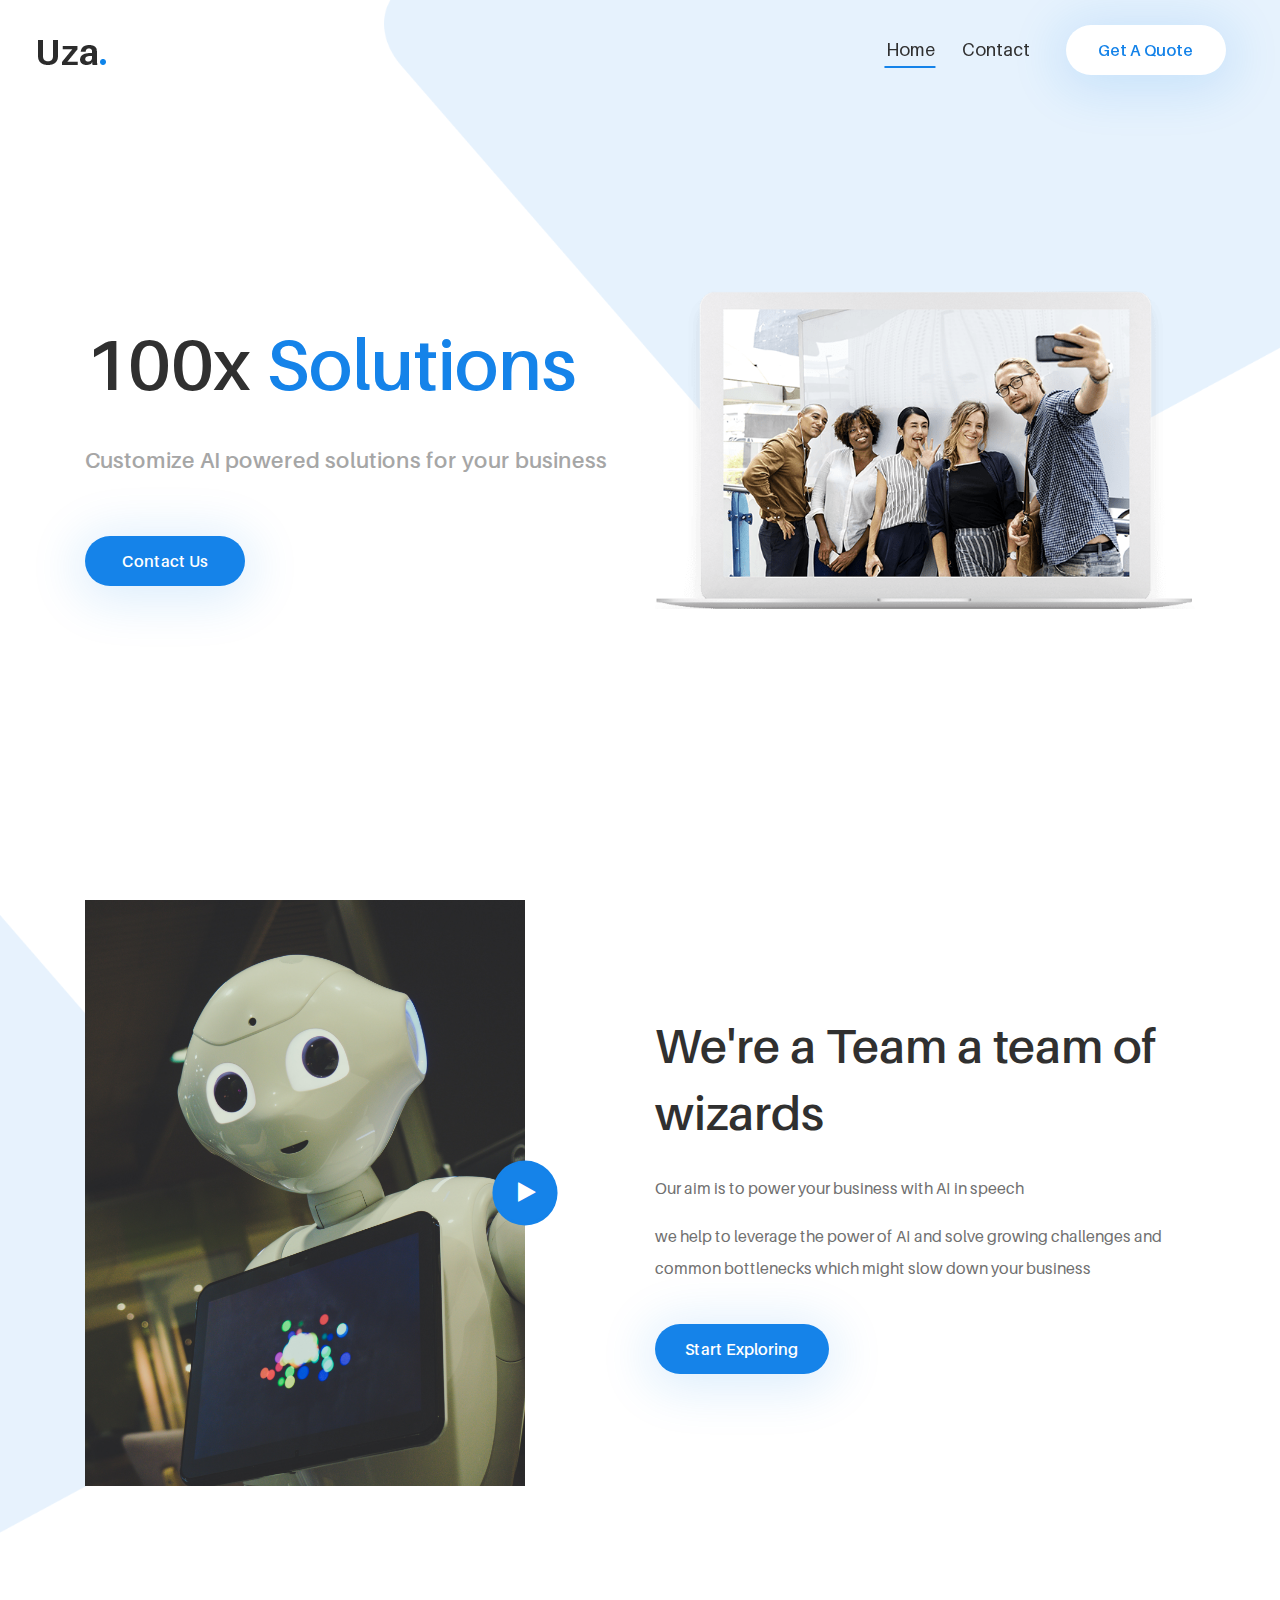
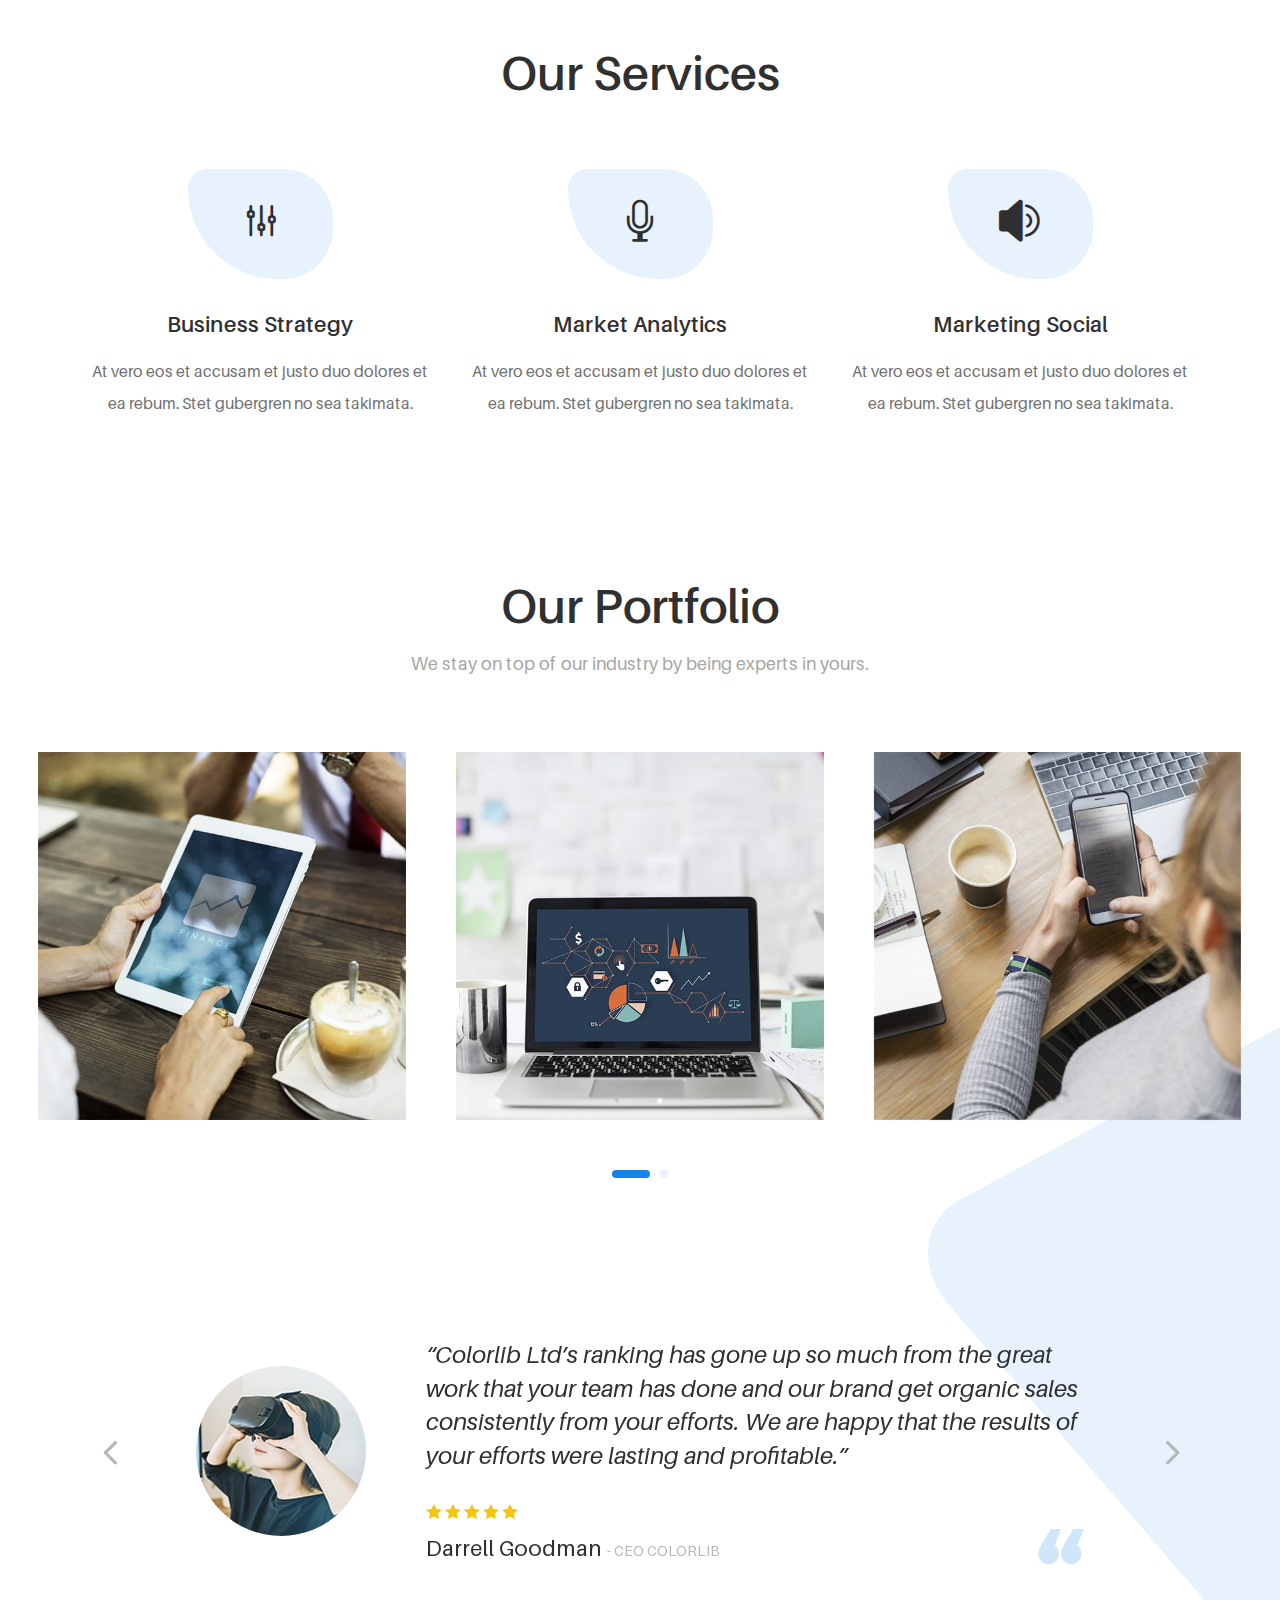
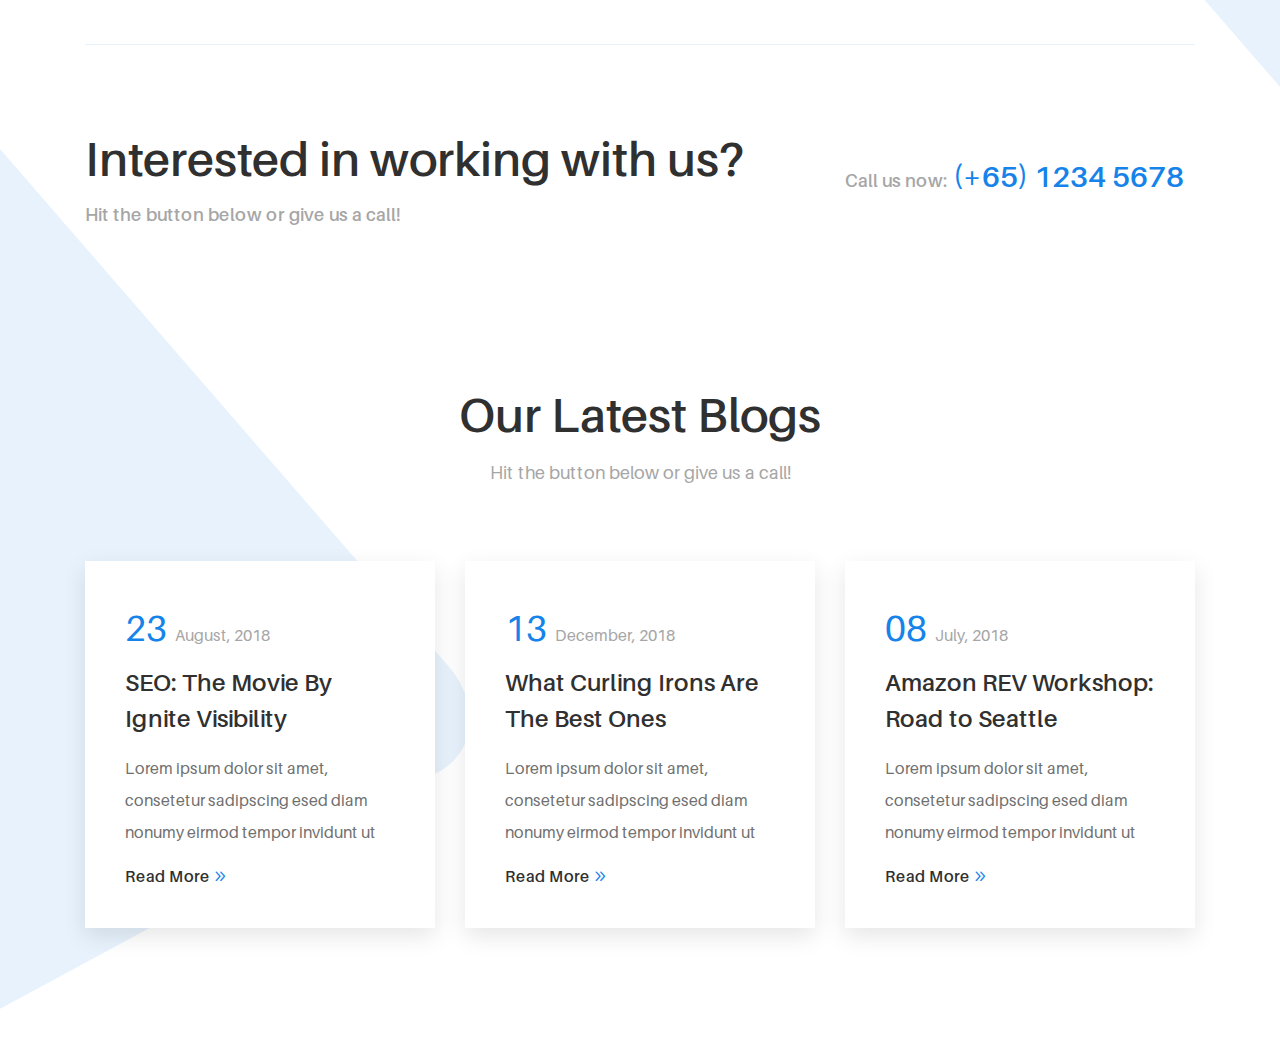
==== index.html @ 46ae7fdb "Change company name and description" ====
<!DOCTYPE html>
<html lang="en">

<head>
    <meta charset="UTF-8">
    <meta name="description" content="uza - Model Agency HTML5 Template">
    <meta http-equiv="X-UA-Compatible" content="IE=edge">
    <meta name="viewport" content="width=device-width, initial-scale=1, shrink-to-fit=no">

    <!-- Title -->
    <title>100x Solutions</title>

    <!-- Favicon -->
    <link rel="icon" href="./img/core-img/favicon.ico">

    <!-- Core Stylesheet -->
    <link rel="stylesheet" href="style.css">

</head>

<body>
    <!-- Preloader -->
    <div id="preloader">
        <div class="wrapper">
            <div class="cssload-loader"></div>
        </div>
    </div>

    <!-- ***** Top Search Area Start ***** -->
    <div class="top-search-area">
        <!-- Search Modal -->
        <div class="modal fade" id="searchModal" tabindex="-1" role="dialog" aria-hidden="true">
            <div class="modal-dialog modal-dialog-centered" role="document">
                <div class="modal-content">
                    <div class="modal-body">
                        <!-- Close Button -->
                        <button type="button" class="btn close-btn" data-dismiss="modal"><i class="fa fa-times"></i></button>
                        <!-- Form -->
                        <form action="index.html" method="post">
                            <input type="search" name="top-search-bar" class="form-control" placeholder="Search and hit enter...">
                            <button type="submit">Search</button>
                        </form>
                    </div>
                </div>
            </div>
        </div>
    </div>
    <!-- ***** Top Search Area End ***** -->

    <!-- ***** Header Area Start ***** -->
    <header class="header-area">
        <!-- Main Header Start -->
        <div class="main-header-area">
            <div class="classy-nav-container breakpoint-off">
                <!-- Classy Menu -->
                <nav class="classy-navbar justify-content-between" id="uzaNav">

                    <!-- Logo -->
                    <a class="nav-brand" href="index.html"><img src="./img/core-img/logo.png" alt=""></a>

                    <!-- Navbar Toggler -->
                    <div class="classy-navbar-toggler">
                        <span class="navbarToggler"><span></span><span></span><span></span></span>
                    </div>

                    <!-- Menu -->
                    <div class="classy-menu">
                        <!-- Menu Close Button -->
                        <div class="classycloseIcon">
                            <div class="cross-wrap"><span class="top"></span><span class="bottom"></span></div>
                        </div>

                        <!-- Nav Start -->
                        <div class="classynav">
                            <ul id="nav">
                                <li class="current-item"><a href="./index.html">Home</a></li>
                                <li><a href="./contact.html">Contact</a></li>
                            </ul>

                            <!-- Get A Quote -->
                            <div class="get-a-quote ml-4 mr-3">
                                <a href="#" class="btn uza-btn">Get A Quote</a>
                            </div>

                        </div>
                        <!-- Nav End -->

                    </div>
                </nav>
            </div>
        </div>
    </header>
    <!-- ***** Header Area End ***** -->

    <!-- ***** Welcome Area Start ***** -->
    <section class="welcome-area">
        <div class="welcome-slides owl-carousel">

            <!-- Single Welcome Slide -->
            <div class="single-welcome-slide">
                <!-- Background Curve -->
                <div class="background-curve">
                    <img src="./img/core-img/curve-1.png" alt="">
                </div>

                <!-- Welcome Content -->
                <div class="welcome-content h-100">
                    <div class="container h-100">
                        <div class="row h-100 align-items-center">
                            <!-- Welcome Text -->
                            <div class="col-12 col-md-6">
                                <div class="welcome-text">
                                    <h2 data-animation="fadeInUp" data-delay="100ms">100x <span>Solutions</span></h2>
                                    <h5 data-animation="fadeInUp" data-delay="400ms">Customize AI powered solutions for your business</h5>
                                    <a href="./contact.html" class="btn uza-btn btn-2" data-animation="fadeInUp" data-delay="700ms">Contact Us</a>
                                </div>
                            </div>
                            <!-- Welcome Thumbnail -->
                            <div class="col-12 col-md-6">
                                <div class="welcome-thumbnail">
                                    <img src="./img/bg-img/1.png" alt="" data-animation="slideInRight" data-delay="400ms">
                                </div>
                            </div>
                        </div>
                    </div>
                </div>
            </div>

            <!-- Single Welcome Slide -->
            <div class="single-welcome-slide">
                <!-- Background Curve -->
                <div class="background-curve">
                    <img src="./img/core-img/curve-1.png" alt="">
                </div>

                <!-- Welcome Content -->
                <div class="welcome-content h-100">
                    <div class="container h-100">
                        <div class="row h-100 align-items-center">
                            <!-- Welcome Text -->
                            <div class="col-12 col-md-6">
                                <div class="welcome-text">
                                    <h2 data-animation="fadeInUp" data-delay="100ms">100x<span>Solutions</span></h2>
                                    <h5 data-animation="fadeInUp" data-delay="400ms">Customize AI powered solutions for your business</h5>
                                    <a href="#" class="btn uza-btn btn-2" data-animation="fadeInUp" data-delay="700ms">Start Exploring</a>
                                </div>
                            </div>
                            <!-- Welcome Thumbnail -->
                            <div class="col-12 col-md-6">
                                <div class="welcome-thumbnail">
                                    <img src="./img/bg-img/1.png" alt="" data-animation="slideInRight" data-delay="400ms">
                                </div>
                            </div>
                        </div>
                    </div>
                </div>
            </div>

            <!-- Single Welcome Slide -->
            <div class="single-welcome-slide">
                <!-- Background Curve -->
                <div class="background-curve">
                    <img src="./img/core-img/curve-1.png" alt="">
                </div>

                <!-- Welcome Content -->
                <div class="welcome-content h-100">
                    <div class="container h-100">
                        <div class="row h-100 align-items-center">
                            <!-- Welcome Text -->
                            <div class="col-12 col-md-6">
                                <div class="welcome-text">
                                    <h2 data-animation="fadeInUp" data-delay="100ms">100x <br> <span>Solutions</span></h2>
                                    <h5 data-animation="fadeInUp" data-delay="400ms">Customize AI powered solutions for your business</h5>
                                    <a href="#" class="btn uza-btn btn-2" data-animation="fadeInUp" data-delay="700ms">Start Exploring</a>
                                </div>
                            </div>
                            <!-- Welcome Thumbnail -->
                            <div class="col-12 col-md-6">
                                <div class="welcome-thumbnail">
                                    <img src="./img/bg-img/1.png" alt="" data-animation="slideInRight" data-delay="400ms">
                                </div>
                            </div>
                        </div>
                    </div>
                </div>
            </div>

        </div>
    </section>
    <!-- ***** Welcome Area End ***** -->

    <!-- ***** About Us Area Start ***** -->
    <section class="uza-about-us-area">
        <div class="container">
            <div class="row align-items-center">

                <!-- About Thumbnail -->
                <div class="col-12 col-md-6">
                    <div class="about-us-thumbnail mb-80">
                        <img src="./img/bg-img/2.jpg" alt="">
                        <!-- Video Area -->
                        <div class="uza-video-area hi-icon-effect-8">
                            <a href="https://www.youtube.com/watch?v=sSakBz_eYzQ" class="hi-icon video-play-btn"><i class="fa fa-play" aria-hidden="true"></i></a>
                        </div>
                    </div>
                </div>

                <!-- About Us Content -->
                <div class="col-12 col-md-6">
                    <div class="about-us-content mb-80">
                        <h2>We're a Team a team of wizards</h2>
                        <p>Our aim is to power your business with AI in speech</p>
                        <p>we help to leverage the power of AI and solve growing challenges and common bottlenecks which might slow down your
                        business</p>
                        <a href="#" class="btn uza-btn btn-2 mt-4">Start Exploring</a>
                    </div>
                </div>
            </div>
        </div>

        <!-- About Background Pattern -->
        <div class="about-bg-pattern">
            <img src="./img/core-img/curve-2.png" alt="">
        </div>
    </section>
    <!-- ***** About Us Area End ***** -->

    <!-- ***** Services Area Start ***** -->
    <section class="uza-services-area section-padding-80-0">
        <div class="container">
            <div class="row">
                <!-- Section Heading -->
                <div class="col-12">
                    <div class="section-heading text-center">
                        <h2>Our Services</h2>
                    </div>
                </div>
            </div>

            <div class="row">

                <!-- Single Service Area -->
                <div class="col-12 col-lg-4">
                    <div class="single-service-area mb-80">
                        <!-- Service Icon -->
                        <div class="service-icon">
                            <i class="icon_adjust-vert"></i>
                        </div>
                        <h5>Business Strategy</h5>
                        <p>At vero eos et accusam et justo duo dolores et ea rebum. Stet gubergren no sea takimata.</p>
                    </div>
                </div>

                <!-- Single Service Area -->
                <div class="col-12 col-lg-4">
                    <div class="single-service-area mb-80">
                        <!-- Service Icon -->
                        <div class="service-icon">
                            <i class="icon_mic_alt"></i>
                        </div>
                        <h5>Market Analytics</h5>
                        <p>At vero eos et accusam et justo duo dolores et ea rebum. Stet gubergren no sea takimata.</p>
                    </div>
                </div>

                <!-- Single Service Area -->
                <div class="col-12 col-lg-4">
                    <div class="single-service-area mb-80">
                        <!-- Service Icon -->
                        <div class="service-icon">
                            <i class="icon_volume-high"></i>
                        </div>
                        <h5>Marketing Social</h5>
                        <p>At vero eos et accusam et justo duo dolores et ea rebum. Stet gubergren no sea takimata.</p>
                    </div>
                </div>

            </div>
        </div>
    </section>
    <!-- ***** Services Area End ***** -->

    <!-- ***** Portfolio Area Start ***** -->
    <section class="uza-portfolio-area section-padding-80">
        <div class="container">
            <div class="row">
                <!-- Section Heading -->
                <div class="col-12">
                    <div class="section-heading text-center">
                        <h2>Our Portfolio</h2>
                        <p>We stay on top of our industry by being experts in yours.</p>
                    </div>
                </div>
            </div>
        </div>

        <div class="container-fluid">
            <div class="row">
                <!-- Portfolio Slides -->
                <div class="portfolio-sildes owl-carousel">

                    <!-- Single Portfolio Slide -->
                    <div class="single-portfolio-slide">
                        <img src="./img/bg-img/3.jpg" alt="">
                        <!-- Overlay Effect -->
                        <div class="overlay-effect">
                            <h4>Digital Marketing</h4>
                            <p>At vero eos et accusam et justo duo dolores et ea rebum. Stet gubergren no sea takimata sanctus est</p>
                        </div>
                        <!-- View More -->
                        <div class="view-more-btn">
                            <a href="#"><i class="arrow_right"></i></a>
                        </div>
                    </div>

                    <!-- Single Portfolio Slide -->
                    <div class="single-portfolio-slide">
                        <img src="./img/bg-img/4.jpg" alt="">
                        <!-- Overlay Effect -->
                        <div class="overlay-effect">
                            <h4>Digital Marketing</h4>
                            <p>At vero eos et accusam et justo duo dolores et ea rebum. Stet gubergren no sea takimata sanctus est</p>
                        </div>
                        <!-- View More -->
                        <div class="view-more-btn">
                            <a href="#"><i class="arrow_right"></i></a>
                        </div>
                    </div>

                    <!-- Single Portfolio Slide -->
                    <div class="single-portfolio-slide">
                        <img src="./img/bg-img/5.jpg" alt="">
                        <!-- Overlay Effect -->
                        <div class="overlay-effect">
                            <h4>Digital Marketing</h4>
                            <p>At vero eos et accusam et justo duo dolores et ea rebum. Stet gubergren no sea takimata sanctus est</p>
                        </div>
                        <!-- View More -->
                        <div class="view-more-btn">
                            <a href="#"><i class="arrow_right"></i></a>
                        </div>
                    </div>

                    <!-- Single Portfolio Slide -->
                    <div class="single-portfolio-slide">
                        <img src="./img/bg-img/6.jpg" alt="">
                        <!-- Overlay Effect -->
                        <div class="overlay-effect">
                            <h4>Digital Marketing</h4>
                            <p>At vero eos et accusam et justo duo dolores et ea rebum. Stet gubergren no sea takimata sanctus est</p>
                        </div>
                        <!-- View More -->
                        <div class="view-more-btn">
                            <a href="#"><i class="arrow_right"></i></a>
                        </div>
                    </div>

                    <!-- Single Portfolio Slide -->
                    <div class="single-portfolio-slide">
                        <img src="./img/bg-img/5.jpg" alt="">
                        <!-- Overlay Effect -->
                        <div class="overlay-effect">
                            <h4>Digital Marketing</h4>
                            <p>At vero eos et accusam et justo duo dolores et ea rebum. Stet gubergren no sea takimata sanctus est</p>
                        </div>
                        <!-- View More -->
                        <div class="view-more-btn">
                            <a href="#"><i class="arrow_right"></i></a>
                        </div>
                    </div>

                    <!-- Single Portfolio Slide -->
                    <div class="single-portfolio-slide">
                        <img src="./img/bg-img/6.jpg" alt="">
                        <!-- Overlay Effect -->
                        <div class="overlay-effect">
                            <h4>Digital Marketing</h4>
                            <p>At vero eos et accusam et justo duo dolores et ea rebum. Stet gubergren no sea takimata sanctus est</p>
                        </div>
                        <!-- View More -->
                        <div class="view-more-btn">
                            <a href="#"><i class="arrow_right"></i></a>
                        </div>
                    </div>

                </div>
            </div>
        </div>

        <!-- Client Feedback Area Start -->
        <div class="clients-feedback-area mt-80 section-padding-80 clearfix">
            <div class="container">
                <div class="row">
                    <div class="col-12">
                        <!-- Testimonial Slides -->
                        <div class="testimonial-slides owl-carousel">

                            <!-- Single Testimonial Slide -->
                            <div class="single-testimonial-slide d-flex align-items-center">
                                <!-- Testimonial Thumbnail -->
                                <div class="testimonial-thumbnail">
                                    <img src="./img/bg-img/7.jpg" alt="">
                                </div>
                                <!-- Testimonial Content -->
                                <div class="testimonial-content">
                                    <h4>“Colorlib Ltd’s ranking has gone up so much from the great work that your team has done and our brand get organic sales consistently from your efforts. We are happy that the results of your efforts were lasting and profitable.”</h4>
                                    <!-- Ratings -->
                                    <div class="ratings">
                                        <i class="icon_star"></i>
                                        <i class="icon_star"></i>
                                        <i class="icon_star"></i>
                                        <i class="icon_star"></i>
                                        <i class="icon_star"></i>
                                    </div>
                                    <!-- Author Info -->
                                    <div class="author-info">
                                        <h5>Darrell Goodman <span>- CEO colorlib</span></h5>
                                    </div>
                                    <!-- Quote Icon -->
                                    <div class="quote-icon"><img src="img/core-img/quote.png" alt=""></div>
                                </div>
                            </div>

                            <!-- Single Testimonial Slide -->
                            <div class="single-testimonial-slide d-flex align-items-center">
                                <!-- Testimonial Thumbnail -->
                                <div class="testimonial-thumbnail">
                                    <img src="./img/bg-img/23.jpg" alt="">
                                </div>
                                <!-- Testimonial Content -->
                                <div class="testimonial-content">
                                    <h4>“Colorlib Ltd’s ranking has gone up so much from the great work that your team has done and our brand get organic sales consistently from your efforts. We are happy that the results of your efforts were lasting and profitable.”</h4>
                                    <!-- Ratings -->
                                    <div class="ratings">
                                        <i class="icon_star"></i>
                                        <i class="icon_star"></i>
                                        <i class="icon_star"></i>
                                        <i class="icon_star"></i>
                                        <i class="icon_star"></i>
                                    </div>
                                    <!-- Author Info -->
                                    <div class="author-info">
                                        <h5>Darrell Goodman <span>- CEO colorlib</span></h5>
                                    </div>
                                    <!-- Quote Icon -->
                                    <div class="quote-icon"><img src="img/core-img/quote.png" alt=""></div>
                                </div>
                            </div>

                            <!-- Single Testimonial Slide -->
                            <div class="single-testimonial-slide d-flex align-items-center">
                                <!-- Testimonial Thumbnail -->
                                <div class="testimonial-thumbnail">
                                    <img src="./img/bg-img/24.jpg" alt="">
                                </div>
                                <!-- Testimonial Content -->
                                <div class="testimonial-content">
                                    <h4>“Colorlib Ltd’s ranking has gone up so much from the great work that your team has done and our brand get organic sales consistently from your efforts. We are happy that the results of your efforts were lasting and profitable.”</h4>
                                    <!-- Ratings -->
                                    <div class="ratings">
                                        <i class="icon_star"></i>
                                        <i class="icon_star"></i>
                                        <i class="icon_star"></i>
                                        <i class="icon_star"></i>
                                        <i class="icon_star"></i>
                                    </div>
                                    <!-- Author Info -->
                                    <div class="author-info">
                                        <h5>Darrell Goodman <span>- CEO colorlib</span></h5>
                                    </div>
                                    <!-- Quote Icon -->
                                    <div class="quote-icon"><img src="img/core-img/quote.png" alt=""></div>
                                </div>
                            </div>

                        </div>
                    </div>
                </div>
            </div>
        </div>
        <!-- Client Feedback Area End -->

        <!-- Border -->
        <div class="container">
            <div class="border-line"></div>
        </div>

        <!-- Background Curve -->
        <div class="portfolio-bg-curve">
            <img src="./img/core-img/curve-3.png" alt="">
        </div>
    </section>
    <!-- ***** Portfolio Area End ***** -->

    <!-- ***** Blog Area Start ***** -->
    <section class="uza-blog-area">
        <!-- Background Curve -->
        <div class="blog-bg-curve">
            <img src="./img/core-img/curve-4.png" alt="">
        </div>

        <!-- CTA Area Start -->
        <div class="uza-cta-area section-padding-0-80">
            <div class="container">
                <div class="row align-items-center">
                    <div class="col-12 col-lg-8">
                        <div class="cta-content mb-80">
                            <h2>Interested in working with us?</h2>
                            <h6>Hit the button below or give us a call!</h6>
                        </div>
                    </div>

                    <div class="col-12 col-lg-4">
                        <div class="cta-content mb-80">
                            <div class="call-now-btn">
                                <a href="#"><span>Call us now:</span> (+65) 1234 5678</a>
                            </div>
                        </div>
                    </div>
                </div>
            </div>
        </div>
        <!-- CTA Area End -->

        <div class="container">
            <div class="row">
                <!-- Section Heading -->
                <div class="col-12">
                    <div class="section-heading text-center">
                        <h2>Our Latest Blogs</h2>
                        <p>Hit the button below or give us a call!</p>
                    </div>
                </div>
            </div>

            <div class="row">

                <!-- Single Blog Post -->
                <div class="col-12 col-lg-4">
                    <div class="single-blog-post bg-img mb-80" style="background-image: url(./img/bg-img/8.jpg);">
                        <!-- Post Content -->
                        <div class="post-content">
                            <span class="post-date"><span>23</span> August, 2018</span>
                            <a href="#" class="post-title">SEO: The Movie By Ignite Visibility</a>
                            <p>Lorem ipsum dolor sit amet, consetetur sadipscing esed diam nonumy eirmod tempor invidunt ut</p>
                            <a href="#" class="read-more-btn">Read More <i class="arrow_carrot-2right"></i></a>
                        </div>
                    </div>
                </div>

                <!-- Single Blog Post -->
                <div class="col-12 col-lg-4">
                    <div class="single-blog-post bg-img mb-80" style="background-image: url(./img/bg-img/9.jpg);">
                        <!-- Post Content -->
                        <div class="post-content">
                            <span class="post-date"><span>13</span> December, 2018</span>
                            <a href="#" class="post-title">What Curling Irons Are The Best Ones</a>
                            <p>Lorem ipsum dolor sit amet, consetetur sadipscing esed diam nonumy eirmod tempor invidunt ut</p>
                            <a href="#" class="read-more-btn">Read More <i class="arrow_carrot-2right"></i></a>
                        </div>
                    </div>
                </div>

                <!-- Single Blog Post -->
                <div class="col-12 col-lg-4">
                    <div class="single-blog-post bg-img mb-80" style="background-image: url(./img/bg-img/10.jpg);">
                        <!-- Post Content -->
                        <div class="post-content">
                            <span class="post-date"><span>08</span> July, 2018</span>
                            <a href="#" class="post-title">Amazon REV Workshop: Road to Seattle</a>
                            <p>Lorem ipsum dolor sit amet, consetetur sadipscing esed diam nonumy eirmod tempor invidunt ut</p>
                            <a href="#" class="read-more-btn">Read More <i class="arrow_carrot-2right"></i></a>
                        </div>
                    </div>
                </div>

            </div>
        </div>
    </section>
    <!-- ***** Blog Area End ***** -->



    <!-- ******* All JS Files ******* -->
    <!-- jQuery js -->
    <script src="js/jquery.min.js"></script>
    <!-- Popper js -->
    <script src="js/popper.min.js"></script>
    <!-- Bootstrap js -->
    <script src="js/bootstrap.min.js"></script>
    <!-- All js -->
    <script src="js/uza.bundle.js"></script>
    <!-- Active js -->
    <script src="js/default-assets/active.js"></script>

</body>

</html>
---- style.css ----
/* *********************************************
[Master Stylesheet]

Template Name: Uza - Creative Agency HTML5 Template
Template Author: Colorlib
Template Author URL: http://colorlib.com
Version: 1.0.0
Last Update: Dec 31, 2018

*********************************************

[Tables of CSS Content]

+ body
    - 01.0 Reboot CSS
    - 02.0 Spacing CSS
    - 03.0 Preloader CSS
    - 04.0 Heading CSS
    - 05.0 Backtotop CSS
    - 06.0 Buttons CSS
    - 07.0 Header CSS
    - 08.0 Hero CSS
    - 09.0 Portfolio CSS
    - 10.0 Testimonial CSS
    - 11.0 Newsletter CSS
    - 12.0 About CSS
    - 13.0 Service CSS
    - 14.0 Breadcrumb CSS
    - 15.0 Blog CSS
    - 16.0 CTA CSS
    - 17.0 CFA CSS
    - 18.0 Team CSS
    - 19.0 Footer CSS
    - 20.0 Contact CSS
  ---------------------------------------------
  [Color Codes]

  $heading: #303030; [Heading Color]
  $text: #707070; [Text Color]
  $bg-gray: #e7f2fd; [Gray Background]
  $primary: #1583e9; [Primary Color]
  $white: #ffffff; [White Color]
  $dark: #000000; [Dark Color]
  $border: #ebebeb; [Border Color]
  $hover: #1583e9; [Hover Color]
  $secondary: #a6a6a6; [Secondary Color]

  ---------------------------------------------
  [Font Family: 'HK Grotesk']
--------------------------------------------- */
/* Import Fonts & All CSS */
@import url(fonts/aileron-font-style.css);
@import url(css/bootstrap.min.css);
@import url(css/animate.css);
@import url(css/default-assets/classy-nav.css);
@import url(css/owl.carousel.min.css);
@import url(css/magnific-popup.css);
@import url(css/font-awesome.min.css);
@import url(css/style.css);
/* :: 1.0 Reboot CSS */
* {
  margin: 0;
  padding: 0; }

body {
  font-family: "Aileron";
  font-weight: 400;
  font-size: 14px; }

h1,
h2,
h3,
h4,
h5,
h6 {
  font-family: "Aileron";
  color: #303030;
  line-height: 1.4;
  font-weight: 600; }

a,
a:active,
a:focus,
a:hover {
  font-family: "Aileron";
  color: #303030;
  text-decoration: none;
  -webkit-transition-duration: 500ms;
  -o-transition-duration: 500ms;
  transition-duration: 500ms;
  outline: none;
  font-size: 16px;
  font-weight: 600; }

li {
  list-style: none; }

p {
  line-height: 2;
  color: #707070;
  font-size: 16px;
  font-weight: normal; }

img {
  max-width: 100%;
  height: auto; }

ul {
  margin: 0;
  padding: 0; }
  ul li {
    margin: 0;
    padding: 0; }
.stop-scrolling {
  height: 100%;
  overflow: hidden;
}
#sucess {
  display: none;
}
.sucess-popup {
  position: fixed;
  top: 50%;
  left: 50%;
  z-index: 1000;
  transform: translate(-50%, -50%);
  box-shadow: 0 6px 50px 8px rgba(21, 131, 233, 0.15);
  padding: 40px;
  background-color: #fff;
  justify-content: center;
  flex-direction: column;
  display: none;
}
.scuess-text{  
  font-size: 16px;
  text-align: center;
  margin: 10px 0;
}
.sucess-tick{
  display: flex;
  justify-content: center;
  margin: 10px; 
}
.sucess-tick img{
  width: 40px;
  height: 40px;
}
.bg-overlay {
  position: relative;
  z-index: 1; }
  .bg-overlay::after {
    position: absolute;
    content: "";
    height: 100%;
    width: 100%;
    top: 0;
    left: 0;
    z-index: -1;
    background-color: rgba(0, 0, 0, 0.5); }

.bg-img {
  background-position: center center;
  background-size: cover;
  background-repeat: no-repeat; }

.jarallax {
  position: relative;
  z-index: 0; }
  .jarallax > .jarallax-img {
    position: absolute;
    object-fit: cover;
    font-family: 'object-fit: cover';
    top: 0;
    left: 0;
    width: 100%;
    height: 100%;
    z-index: -1; }

.mfp-iframe-holder .mfp-close {
  top: 0;
  width: 30px;
  height: 30px;
  background-color: #1583e9;
  text-align: center;
  right: 0;
  padding-right: 0;
  line-height: 32px; }

.bg-transparent {
  background-color: transparent !important; }

.bg-gray {
  background-color: #e7f2fd !important; }

textarea:focus,
input:focus {
  outline: none; }

/* :: 2.0 Spacing CSS */
.mt-15 {
  margin-top: 15px; }

.mt-30 {
  margin-top: 30px; }

.mt-40 {
  margin-top: 40px; }

.mt-50 {
  margin-top: 50px; }

.mt-70 {
  margin-top: 70px; }

.mt-80 {
  margin-top: 80px; }

.mt-100 {
  margin-top: 100px; }

.mt-150 {
  margin-top: 150px; }

.mr-15 {
  margin-right: 15px; }

.mr-30 {
  margin-right: 30px; }

.mr-50 {
  margin-right: 50px; }

.mr-100 {
  margin-right: 100px; }

.mb-15 {
  margin-bottom: 15px; }

.mb-30 {
  margin-bottom: 30px; }

.mb-40 {
  margin-bottom: 40px; }

.mb-50 {
  margin-bottom: 50px; }

.mb-60 {
  margin-bottom: 60px; }

.mb-70 {
  margin-bottom: 70px; }

.mb-80 {
  margin-bottom: 80px; }

.mb-100 {
  margin-bottom: 100px; }

.ml-15 {
  margin-left: 15px; }

.ml-30 {
  margin-left: 30px; }

.ml-50 {
  margin-left: 50px; }

.ml-100 {
  margin-left: 100px; }

.pt-50 {
  padding-top: 50px !important; }

.section-padding-80 {
  padding-top: 80px;
  padding-bottom: 80px; }

.section-padding-0-80 {
  padding-top: 0;
  padding-bottom: 80px; }

.section-padding-80-0 {
  padding-top: 80px;
  padding-bottom: 0; }

/* :: 3.0 Preloader CSS */
#preloader {
  position: fixed;
  width: 100%;
  height: 100%;
  z-index: 99999;
  top: 0;
  left: 0;
  background-color: #1583e9;
  display: -webkit-box;
  display: -ms-flexbox;
  display: flex;
  -webkit-box-align: center;
  -ms-flex-align: center;
  align-items: center;
  -webkit-box-pack: center;
  -ms-flex-pack: center;
  justify-content: center; }

.wrapper {
  margin: auto;
  display: block; }

.cssload-loader {
  width: 49px;
  height: 49px;
  border-radius: 50%;
  display: inline-block;
  position: relative;
  vertical-align: middle;
  background: #ffffff; }

.cssload-loader,
.cssload-loader:after,
.cssload-loader:before {
  animation: 1.15s infinite ease-in-out;
  -o-animation: 1.15s infinite ease-in-out;
  -ms-animation: 1.15s infinite ease-in-out;
  -webkit-animation: 1.15s infinite ease-in-out;
  -moz-animation: 1.15s infinite ease-in-out; }

.cssload-loader:after,
.cssload-loader:before {
  width: 100%;
  height: 100%;
  border-radius: 50%;
  position: absolute;
  top: 0;
  left: 0; }

.cssload-loader {
  animation-name: cssload-loader;
  -o-animation-name: cssload-loader;
  -ms-animation-name: cssload-loader;
  -webkit-animation-name: cssload-loader;
  -moz-animation-name: cssload-loader; }

@keyframes cssload-loader {
  from {
    transform: scale(0);
    opacity: 1; }
  to {
    transform: scale(1);
    opacity: 0; } }
@-o-keyframes cssload-loader {
  from {
    -o-transform: scale(0);
    opacity: 1; }
  to {
    -o-transform: scale(1);
    opacity: 0; } }
@-ms-keyframes cssload-loader {
  from {
    -ms-transform: scale(0);
    opacity: 1; }
  to {
    -ms-transform: scale(1);
    opacity: 0; } }
@-webkit-keyframes cssload-loader {
  from {
    -webkit-transform: scale(0);
    opacity: 1; }
  to {
    -webkit-transform: scale(1);
    opacity: 0; } }
@-moz-keyframes cssload-loader {
  from {
    -moz-transform: scale(0);
    opacity: 1; }
  to {
    -moz-transform: scale(1);
    opacity: 0; } }
/* :: 4.0 Heading CSS */
.section-heading {
  position: relative;
  z-index: 1;
  margin-bottom: 70px; }
  .section-heading h2 {
    font-size: 48px;
    text-transform: capitalize;
    margin-bottom: 0;
    line-height: 1.1; }
    @media only screen and (min-width: 992px) and (max-width: 1199px) {
      .section-heading h2 {
        font-size: 36px; } }
    @media only screen and (min-width: 768px) and (max-width: 991px) {
      .section-heading h2 {
        font-size: 42px; } }
    @media only screen and (max-width: 767px) {
      .section-heading h2 {
        font-size: 30px; } }
  .section-heading p {
    margin-top: 15px;
    font-size: 18px;
    margin-bottom: 0;
    color: #a6a6a6; }

/* :: 5.0 Backtotop CSS */
#scrollUp {
  bottom: 50px;
  font-size: 30px;
  line-height: 45px;
  right: 50px;
  width: 50px;
  background-color: #1583e9;
  color: #ffffff;
  text-align: center;
  height: 50px;
  -webkit-transition-duration: 500ms;
  -o-transition-duration: 500ms;
  transition-duration: 500ms;
  border-radius: 50%;
  -webkit-box-shadow: 0 6px 50px 8px rgba(21, 131, 233, 0.15);
  box-shadow: 0 6px 50px 8px rgba(21, 131, 233, 0.15); }
  #scrollUp:focus, #scrollUp:hover {
    background-color: #000000;
    color: #ffffff; }
  @media only screen and (max-width: 767px) {
    #scrollUp {
      right: 30px;
      bottom: 30px; } }

/* :: 6.0 Buttons CSS */
.uza-btn {
  position: relative;
  z-index: 1;
  min-width: 160px;
  height: 50px;
  line-height: 50px;
  font-size: 16px;
  font-weight: 600;
  display: inline-block;
  padding: 0 30px;
  text-align: center;
  text-transform: capitalize;
  color: #1583e9;
  border: none;
  border-radius: 50px;
  background-color: #ffffff;
  -webkit-transition-duration: 500ms;
  -o-transition-duration: 500ms;
  transition-duration: 500ms;
  -webkit-box-shadow: 0 6px 50px 8px rgba(21, 131, 233, 0.15);
  box-shadow: 0 6px 50px 8px rgba(21, 131, 233, 0.15); }
  .uza-btn:focus, .uza-btn:hover {
    -webkit-box-shadow: 0 6px 50px 8px rgba(21, 131, 233, 0.15);
    box-shadow: 0 6px 50px 8px rgba(21, 131, 233, 0.15);
    background-color: #1583e9;
    color: #ffffff; }
  .uza-btn.btn-2 {
    background-color: #1583e9;
    color: #ffffff; }
    .uza-btn.btn-2:focus, .uza-btn.btn-2:hover {
      background-color: #ffffff;
      color: #1583e9; }
  .uza-btn.btn-3 {
    border: 2px solid #1583e9;
    line-height: 46px; }

.login-register-btn a {
  display: inline-block; }
  .login-register-btn a span {
    -webkit-transition-duration: 500ms;
    -o-transition-duration: 500ms;
    transition-duration: 500ms;
    color: #a6a6a6; }
    .login-register-btn a span:focus, .login-register-btn a span:hover {
      color: #1583e9; }
  .login-register-btn a:focus, .login-register-btn a:hover {
    color: #1583e9; }
  @media only screen and (min-width: 992px) and (max-width: 1199px) {
    .login-register-btn a {
      font-size: 14px; } }

/* :: 7.0 Header CSS */
.header-area {
  position: fixed;
  z-index: 600;
  width: 100%;
  left: 0;
  top: 0;
  -webkit-transition-duration: 500ms;
  -o-transition-duration: 500ms;
  transition-duration: 500ms; }
  @media only screen and (min-width: 768px) and (max-width: 991px) {
    .header-area .main-header-area {
      border-top: 10px solid #303030; } }
  @media only screen and (max-width: 767px) {
    .header-area .main-header-area {
      border-top: 10px solid #303030; } }
  .header-area .main-header-area.sticky {
    -webkit-transition-duration: 500ms;
    -o-transition-duration: 500ms;
    transition-duration: 500ms;
    top: 0;
    width: 100%;
    position: fixed;
    background-color: #e7f2fd;
    -webkit-box-shadow: 0 1px 6px 0 rgba(0, 0, 0, 0.1);
    box-shadow: 0 1px 6px 0 rgba(0, 0, 0, 0.1);
    border-bottom: none;
    left: 0;
    z-index: 650; }
  .header-area .search-icon {
    position: relative;
    z-index: 1;
    margin-left: 14px; }
    @media only screen and (min-width: 768px) and (max-width: 991px) {
      .header-area .search-icon {
        margin-left: 15px;
        margin-top: 20px; } }
    @media only screen and (max-width: 767px) {
      .header-area .search-icon {
        margin-left: 15px;
        margin-top: 20px; } }
    .header-area .search-icon i {
      font-size: 20px;
      color: #303030;
      cursor: pointer; }

.classy-nav-container {
  background-color: transparent;
  padding: 0; }
  @media only screen and (max-width: 767px) {
    .classy-nav-container {
      padding: 0 15px; } }
  .classy-nav-container .classy-navbar {
    height: 100px;
    padding: 0 3%; }
    @media only screen and (min-width: 768px) and (max-width: 991px) {
      .classy-nav-container .classy-navbar {
        height: 70px;
        padding: 0 5%; } }
    @media only screen and (max-width: 767px) {
      .classy-nav-container .classy-navbar {
        height: 70px;
        padding: 0 5%; } }
    @media only screen and (max-width: 767px) {
      .classy-nav-container .classy-navbar .nav-brand {
        max-width: 90px;
        margin-right: 15px; } }
    .classy-nav-container .classy-navbar .classynav ul li a {
      position: relative;
      z-index: 1;
      font-weight: normal;
      font-size: 18px;
      text-transform: capitalize;
      color: #303030; }
      .classy-nav-container .classy-navbar .classynav ul li a:focus, .classy-nav-container .classy-navbar .classynav ul li a:hover {
        color: #1583e9; }
      @media only screen and (min-width: 992px) and (max-width: 1199px) {
        .classy-nav-container .classy-navbar .classynav ul li a {
          font-size: 14px;
          padding: 0 10px; } }
      @media only screen and (min-width: 768px) and (max-width: 991px) {
        .classy-nav-container .classy-navbar .classynav ul li a {
          font-size: 14px; } }
      @media only screen and (max-width: 767px) {
        .classy-nav-container .classy-navbar .classynav ul li a {
          font-size: 14px; } }
    .classy-nav-container .classy-navbar .classynav ul li.cn-dropdown-item ul li a {
      font-size: 16px;
      text-transform: capitalize;
      height: 42px;
      line-height: 42px;
      padding: 0 30px; }
      @media only screen and (min-width: 992px) and (max-width: 1199px) {
        .classy-nav-container .classy-navbar .classynav ul li.cn-dropdown-item ul li a {
          font-size: 14px; } }
      @media only screen and (min-width: 768px) and (max-width: 991px) {
        .classy-nav-container .classy-navbar .classynav ul li.cn-dropdown-item ul li a {
          font-size: 14px; } }
      @media only screen and (max-width: 767px) {
        .classy-nav-container .classy-navbar .classynav ul li.cn-dropdown-item ul li a {
          font-size: 14px; } }
    .classy-nav-container .classy-navbar .classynav ul li.current-item a::after {
      content: '';
      position: absolute;
      width: 70%;
      height: 2px;
      background-color: #1583e9;
      bottom: 0;
      left: 50%;
      -webkit-transform: translateX(-50%);
      -ms-transform: translateX(-50%);
      transform: translateX(-50%);
      z-index: 1; }
      @media only screen and (min-width: 768px) and (max-width: 991px) {
        .classy-nav-container .classy-navbar .classynav ul li.current-item a::after {
          width: 100%;
          height: 1px; } }
      @media only screen and (max-width: 767px) {
        .classy-nav-container .classy-navbar .classynav ul li.current-item a::after {
          width: 100%;
          height: 1px; } }

.classynav ul li.has-down > a::after,
.classynav ul li.has-down.active > a::after,
.classynav ul li.megamenu-item > a::after {
  color: #303030; }

.breakpoint-off .classynav ul li .dropdown {
  width: 210px;
  -webkit-box-shadow: 0 6px 50px 8px rgba(21, 131, 233, 0.15);
  box-shadow: 0 6px 50px 8px rgba(21, 131, 233, 0.15);
  border-radius: 6px; }

.top-search-area .modal-content {
  border: none; }
  .top-search-area .modal-content .modal-body {
    padding: 50px; }
    @media only screen and (max-width: 767px) {
      .top-search-area .modal-content .modal-body {
        padding: 50px 15px; } }
    @media only screen and (min-width: 576px) and (max-width: 767px) {
      .top-search-area .modal-content .modal-body {
        padding: 50px; } }
    .top-search-area .modal-content .modal-body button.close-btn {
      position: absolute;
      top: 15px;
      right: 15px;
      z-index: 10;
      font-size: 14px; }
      .top-search-area .modal-content .modal-body button.close-btn.btn {
        padding: 0;
        background-color: transparent; }
        .top-search-area .modal-content .modal-body button.close-btn.btn:focus, .top-search-area .modal-content .modal-body button.close-btn.btn:hover {
          box-shadow: none;
          color: #1583e9; }
.top-search-area form {
  width: 100%;
  position: relative;
  z-index: 1; }
  .top-search-area form input {
    width: 100%;
    height: 50px;
    border: none;
    box-shadow: 0 0 30px 15px rgba(0, 0, 0, 0.08);
    border-radius: 6px;
    font-size: 12px;
    font-style: italic;
    padding: 0 20px; }
    .top-search-area form input:focus {
      box-shadow: 0 0 30px 15px rgba(0, 0, 0, 0.08); }
  .top-search-area form button {
    position: absolute;
    width: 100px;
    height: 50px;
    top: 0;
    right: 0;
    z-index: 10;
    border-radius: 0 6px 6px 0;
    border: none;
    background-color: #1583e9;
    font-weight: 600;
    font-size: 14px;
    text-transform: uppercase;
    text-align: center;
    color: #ffffff;
    cursor: pointer; }
    @media only screen and (max-width: 767px) {
      .top-search-area form button {
        width: 80px; } }

@media only screen and (min-width: 768px) and (max-width: 991px) {
  .get-a-quote {
    margin: 30px 15px !important; } }
@media only screen and (max-width: 767px) {
  .get-a-quote {
    margin: 30px 15px !important; } }

/* :: 8.0 Hero CSS */
.welcome-slides {
  position: relative;
  z-index: 1;
  overflow: hidden; }

.single-welcome-slide {
  position: relative;
  z-index: 2;
  width: 100%;
  height: 900px;
  background-color: #ffffff; }
  @media only screen and (min-width: 992px) and (max-width: 1199px) {
    .single-welcome-slide {
      height: 750px; } }
  @media only screen and (min-width: 768px) and (max-width: 991px) {
    .single-welcome-slide {
      height: 600px; } }
  @media only screen and (max-width: 767px) {
    .single-welcome-slide {
      height: 900px; } }
  @media only screen and (min-width: 576px) and (max-width: 767px) {
    .single-welcome-slide {
      height: 1000px; } }
  .single-welcome-slide .background-curve {
    position: absolute;
    width: 70%;
    top: 0;
    height: 100%;
    right: 0;
    z-index: -1; }
    .single-welcome-slide .background-curve img {
      width: 100%;
      height: auto;
      background-repeat: no-repeat; }
  .single-welcome-slide .welcome-text {
    position: relative;
    z-index: 1; }
    @media only screen and (max-width: 767px) {
      .single-welcome-slide .welcome-text {
        padding-top: 50px; } }
    .single-welcome-slide .welcome-text h2 {
      font-size: 72px;
      display: block;
      margin-bottom: 30px; }
      @media only screen and (min-width: 992px) and (max-width: 1199px) {
        .single-welcome-slide .welcome-text h2 {
          font-size: 48px; } }
      @media only screen and (min-width: 768px) and (max-width: 991px) {
        .single-welcome-slide .welcome-text h2 {
          font-size: 42px; } }
      @media only screen and (max-width: 767px) {
        .single-welcome-slide .welcome-text h2 {
          font-size: 36px; } }
      @media only screen and (min-width: 576px) and (max-width: 767px) {
        .single-welcome-slide .welcome-text h2 {
          font-size: 42px; } }
      .single-welcome-slide .welcome-text h2 span {
        color: #1583e9; }
    .single-welcome-slide .welcome-text h5 {
      font-size: 22px;
      color: #a6a6a6;
      margin-bottom: 60px;
      display: block; }
      @media only screen and (min-width: 992px) and (max-width: 1199px) {
        .single-welcome-slide .welcome-text h5 {
          font-size: 18px;
          margin-bottom: 40px; } }
      @media only screen and (min-width: 768px) and (max-width: 991px) {
        .single-welcome-slide .welcome-text h5 {
          font-size: 14px;
          margin-bottom: 40px; } }
  @media only screen and (max-width: 767px) {
    .single-welcome-slide .welcome-thumbnail {
      margin-top: -120px; } }

/* :: 09.0 Portfolio CSS */
.uza-portfolio-area {
  position: relative;
  z-index: 1;
  padding-left: 3%;
  padding-right: 3%; }
  .uza-portfolio-area .portfolio-bg-curve {
    position: absolute;
    bottom: 0;
    right: 0;
    z-index: -1;
    height: auto;
    width: auto; }

.single-portfolio-slide {
  position: relative;
  z-index: 1;
  margin-bottom: 50px; }
  .single-portfolio-slide img {
    position: relative;
    z-index: 1;
    width: 100%; }
  .single-portfolio-slide .overlay-effect {
    -webkit-transition-duration: 500ms;
    -o-transition-duration: 500ms;
    transition-duration: 500ms;
    position: absolute;
    width: 100%;
    height: 100%;
    top: 0;
    left: 0;
    z-index: 20;
    background-color: rgba(231, 242, 253, 0.9);
    padding: 40px 30px;
    opacity: 0;
    visibility: hidden; }
    @media only screen and (min-width: 992px) and (max-width: 1199px) {
      .single-portfolio-slide .overlay-effect {
        padding: 30px; } }
    @media only screen and (max-width: 767px) {
      .single-portfolio-slide .overlay-effect {
        padding: 30px; } }
    .single-portfolio-slide .overlay-effect h4 {
      display: block;
      margin-bottom: 15px;
      font-weight: 600; }
      @media only screen and (max-width: 767px) {
        .single-portfolio-slide .overlay-effect h4 {
          margin-bottom: 10px;
          font-size: 20px; } }
    .single-portfolio-slide .overlay-effect p {
      margin-bottom: 0;
      line-height: 1.6; }
      @media only screen and (max-width: 767px) {
        .single-portfolio-slide .overlay-effect p {
          font-size: 14px; } }
  .single-portfolio-slide .view-more-btn a {
    -webkit-transition-duration: 500ms;
    -o-transition-duration: 500ms;
    transition-duration: 500ms;
    width: 60px;
    height: 60px;
    border-radius: 50%;
    background-color: #ffffff;
    display: inline-block;
    position: absolute;
    bottom: 40px;
    right: 0;
    z-index: 100;
    text-align: center;
    line-height: 65px;
    font-size: 24px;
    opacity: 0;
    visibility: hidden; }
    @media only screen and (min-width: 992px) and (max-width: 1199px) {
      .single-portfolio-slide .view-more-btn a {
        bottom: 30px;
        width: 40px;
        height: 40px;
        line-height: 45px; } }
    @media only screen and (max-width: 767px) {
      .single-portfolio-slide .view-more-btn a {
        bottom: 30px;
        width: 40px;
        height: 40px;
        line-height: 45px; } }
    .single-portfolio-slide .view-more-btn a:focus, .single-portfolio-slide .view-more-btn a:hover {
      background-color: #1583e9;
      color: #ffffff; }
  .single-portfolio-slide:focus, .single-portfolio-slide:hover {
    -webkit-box-shadow: 0 6px 50px 8px rgba(21, 131, 233, 0.15);
    box-shadow: 0 6px 50px 8px rgba(21, 131, 233, 0.15); }
    .single-portfolio-slide:focus .overlay-effect, .single-portfolio-slide:hover .overlay-effect {
      opacity: 1;
      visibility: visible; }
    .single-portfolio-slide:focus .view-more-btn a, .single-portfolio-slide:hover .view-more-btn a {
      right: 40px;
      opacity: 1;
      visibility: visible; }
      @media only screen and (min-width: 992px) and (max-width: 1199px) {
        .single-portfolio-slide:focus .view-more-btn a, .single-portfolio-slide:hover .view-more-btn a {
          right: 30px; } }

.portfolio-sildes {
  position: relative;
  z-index: 1; }
  .portfolio-sildes .owl-dots {
    position: relative;
    z-index: 1;
    display: -webkit-box;
    display: -ms-flexbox;
    display: flex;
    -webkit-box-align: center;
    -ms-flex-align: center;
    align-items: center;
    -webkit-box-pack: center;
    -ms-flex-pack: center;
    justify-content: center; }
    .portfolio-sildes .owl-dots .owl-dot {
      -webkit-box-flex: 0;
      -ms-flex: 0 0 8px;
      flex: 0 0 8px;
      max-width: 8px;
      margin: 0 5px;
      width: 8px;
      height: 8px;
      border-radius: 50%;
      background-color: #e7f2fd; }
      .portfolio-sildes .owl-dots .owl-dot.active {
        -webkit-box-flex: 0;
        -ms-flex: 0 0 38px;
        flex: 0 0 38px;
        max-width: 38px;
        width: 38px;
        border-radius: 15px;
        background-color: #1583e9; }

.portfolio-menu {
  position: relative;
  z-index: 1; }
  .portfolio-menu button {
    background-color: transparent;
    padding: 0;
    font-weight: 600;
    color: #a6a6a6;
    font-size: 22px;
    margin: 0 20px; }
    @media only screen and (min-width: 992px) and (max-width: 1199px) {
      .portfolio-menu button {
        font-size: 20px; } }
    @media only screen and (min-width: 768px) and (max-width: 991px) {
      .portfolio-menu button {
        font-size: 18px; } }
    @media only screen and (max-width: 767px) {
      .portfolio-menu button {
        font-size: 16px;
        margin: 0 10px; } }
    @media only screen and (min-width: 480px) and (max-width: 767px) {
      .portfolio-menu button {
        font-size: 14px;
        margin: 0 5px; } }
    .portfolio-menu button.active, .portfolio-menu button:hover {
      color: #303030; }
    .portfolio-menu button:focus {
      box-shadow: none; }

.single-portfolio-item .single-portfolio-slide {
  margin-right: 10px;
  margin-left: 10px; }

.portfolio-details-text {
  position: relative;
  z-index: 1; }
  .portfolio-details-text h2 {
    font-size: 36px; }
    @media only screen and (min-width: 992px) and (max-width: 1199px) {
      .portfolio-details-text h2 {
        font-size: 30px; } }
    @media only screen and (max-width: 767px) {
      .portfolio-details-text h2 {
        font-size: 24px; } }
  .portfolio-details-text h6 {
    font-size: 14px;
    text-transform: uppercase;
    color: #1583e9;
    letter-spacing: 1px;
    margin-bottom: 20px;
    font-weight: 400; }
  .portfolio-details-text p {
    margin-bottom: 0; }

.portfolio-meta h6 {
  color: #707070;
  margin-bottom: 10px;
  font-weight: 400; }
@media only screen and (max-width: 767px) {
  .portfolio-meta {
    margin-top: 50px; } }

.portfolio-social-info p {
  margin-bottom: 0;
  margin-right: 15px; }
.portfolio-social-info a {
  display: inline-block;
  margin-right: 15px;
  font-size: 16px; }
  .portfolio-social-info a:last-child {
    margin-right: 0; }
  .portfolio-social-info a:hover, .portfolio-social-info a:focus {
    color: #1583e9; }

.portfolio-pager {
  position: relative;
  z-index: 1; }
  .portfolio-pager a {
    display: inline-block;
    color: #707070; }
    .portfolio-pager a:nth-child(2) {
      color: #a6a6a6; }
    .portfolio-pager a:hover, .portfolio-pager a:focus {
      color: #1583e9; }
    @media only screen and (max-width: 767px) {
      .portfolio-pager a {
        font-size: 12px; } }
    @media only screen and (min-width: 480px) and (max-width: 767px) {
      .portfolio-pager a {
        font-size: 16px; } }

/* :: 10.0 Testimonial CSS */
.testimonial-slides {
  position: relative;
  z-index: 1;
  padding-left: 10%;
  padding-right: 10%; }
  .testimonial-slides .owl-next,
  .testimonial-slides .owl-prev {
    position: absolute;
    top: 50%;
    width: 50px;
    height: auto;
    margin-top: -25px;
    left: 0;
    z-index: 10;
    line-height: 50px; }
    .testimonial-slides .owl-next i,
    .testimonial-slides .owl-prev i {
      font-size: 50px;
      color: #b7b7b7; }
      .testimonial-slides .owl-next i:hover, .testimonial-slides .owl-next i:focus,
      .testimonial-slides .owl-prev i:hover,
      .testimonial-slides .owl-prev i:focus {
        color: #1583e9; }
  .testimonial-slides .owl-next {
    left: auto;
    right: 0; }

.border-line {
  position: relative;
  z-index: 1;
  width: 100%;
  height: 1px;
  background-color: #e7f2fd; }

.single-testimonial-slide {
  position: relative;
  z-index: 1; }
  @media only screen and (max-width: 767px) {
    .single-testimonial-slide {
      -ms-flex-wrap: wrap;
      flex-wrap: wrap; } }
  .single-testimonial-slide .testimonial-thumbnail {
    -webkit-box-flex: 0;
    -ms-flex: 0 0 170px;
    flex: 0 0 170px;
    max-width: 170px;
    width: 170px;
    height: 170px;
    border-radius: 50%;
    margin-right: 60px; }
    .single-testimonial-slide .testimonial-thumbnail img {
      border-radius: 50%; }
    @media only screen and (min-width: 992px) and (max-width: 1199px) {
      .single-testimonial-slide .testimonial-thumbnail {
        margin-right: 30px; } }
    @media only screen and (max-width: 767px) {
      .single-testimonial-slide .testimonial-thumbnail {
        -webkit-box-flex: 0;
        -ms-flex: 0 0 120px;
        flex: 0 0 120px;
        max-width: 120px;
        width: 120px;
        height: 120px;
        margin-right: 0;
        margin-bottom: 50px; } }
  .single-testimonial-slide .testimonial-content {
    position: relative;
    z-index: 1; }
    .single-testimonial-slide .testimonial-content h4 {
      font-weight: normal;
      font-style: italic;
      margin-bottom: 30px; }
      @media only screen and (min-width: 992px) and (max-width: 1199px) {
        .single-testimonial-slide .testimonial-content h4 {
          font-size: 20px; } }
      @media only screen and (max-width: 767px) {
        .single-testimonial-slide .testimonial-content h4 {
          font-size: 18px; } }
    .single-testimonial-slide .testimonial-content .ratings {
      position: relative;
      z-index: 1;
      display: block;
      margin-bottom: 10px; }
      .single-testimonial-slide .testimonial-content .ratings i {
        font-size: 16px;
        color: #f3c612; }
    .single-testimonial-slide .testimonial-content .author-info h5 {
      font-size: 22px;
      font-weight: 400;
      margin-bottom: 0; }
      @media only screen and (max-width: 767px) {
        .single-testimonial-slide .testimonial-content .author-info h5 {
          font-size: 14px; } }
      .single-testimonial-slide .testimonial-content .author-info h5 span {
        font-size: 14px;
        text-transform: uppercase;
        color: #b7b7b7; }
        @media only screen and (max-width: 767px) {
          .single-testimonial-slide .testimonial-content .author-info h5 span {
            font-size: 12px; } }
    .single-testimonial-slide .testimonial-content .quote-icon {
      position: absolute;
      right: 0;
      bottom: 0;
      z-index: -1; }

/* :: 11.0 Newsletter CSS */
.uza-newsletter-area {
  position: relative;
  z-index: 1; }
  .uza-newsletter-area .border-line {
    width: 100%;
    height: 1px;
    background-color: #e7f2fd; }
  .uza-newsletter-area .nl-content {
    position: relative;
    z-index: 1; }
    .uza-newsletter-area .nl-content h2 {
      font-size: 36px;
      display: block;
      margin-bottom: 0; }
      @media only screen and (min-width: 992px) and (max-width: 1199px) {
        .uza-newsletter-area .nl-content h2 {
          font-size: 30px; } }
      @media only screen and (min-width: 768px) and (max-width: 991px) {
        .uza-newsletter-area .nl-content h2 {
          font-size: 24px; } }
      @media only screen and (max-width: 767px) {
        .uza-newsletter-area .nl-content h2 {
          font-size: 24px; } }
    .uza-newsletter-area .nl-content p {
      margin-bottom: 0; }
      @media only screen and (min-width: 992px) and (max-width: 1199px) {
        .uza-newsletter-area .nl-content p {
          font-size: 14px; } }
      @media only screen and (min-width: 768px) and (max-width: 991px) {
        .uza-newsletter-area .nl-content p {
          font-size: 12px; } }
  .uza-newsletter-area .nl-form form {
    position: relative;
    z-index: 1; }
    .uza-newsletter-area .nl-form form input {
      width: 100%;
      height: 50px;
      border-radius: 50px;
      background-color: #e7f2fd;
      border: none;
      font-size: 16px;
      padding: 0 30px; }
    .uza-newsletter-area .nl-form form button {
      -webkit-transition-duration: 500ms;
      -o-transition-duration: 500ms;
      transition-duration: 500ms;
      position: absolute;
      padding: 0 30px;
      border-radius: 0 50px 50px 0;
      background-color: #1583e9;
      font-size: 16px;
      color: #ffffff;
      height: 50px;
      top: 0;
      right: 0;
      border: none;
      cursor: pointer; }
      @media only screen and (min-width: 768px) and (max-width: 991px) {
        .uza-newsletter-area .nl-form form button {
          padding: 0 20px; } }
      @media only screen and (max-width: 767px) {
        .uza-newsletter-area .nl-form form button {
          padding: 0 20px; } }
      .uza-newsletter-area .nl-form form button:hover, .uza-newsletter-area .nl-form form button:focus {
        background-color: #303030; }

/* :: 12.0 About CSS */
.about-us-content {
  position: relative;
  z-index: 1; }
  .about-us-content h2 {
    font-size: 48px;
    display: block;
    margin-bottom: 25px; }
    @media only screen and (min-width: 992px) and (max-width: 1199px) {
      .about-us-content h2 {
        font-size: 36px; } }
    @media only screen and (min-width: 768px) and (max-width: 991px) {
      .about-us-content h2 {
        font-size: 30px; } }
    @media only screen and (max-width: 767px) {
      .about-us-content h2 {
        font-size: 30px; } }

.about-us-thumbnail {
  position: relative;
  z-index: 1;
  width: 100%;
  padding-right: 100px; }
  .about-us-thumbnail img {
    width: 100%; }
  @media only screen and (min-width: 768px) and (max-width: 991px) {
    .about-us-thumbnail {
      padding-right: 0; } }
  @media only screen and (max-width: 767px) {
    .about-us-thumbnail {
      padding-right: 0; } }

.uza-video-area {
  position: absolute;
  top: 50%;
  right: 65px;
  z-index: 99;
  -webkit-transform: translateY(-50%);
  -ms-transform: translateY(-50%);
  transform: translateY(-50%); }
  @media only screen and (min-width: 768px) and (max-width: 991px) {
    .uza-video-area {
      right: auto;
      left: 50%;
      -webkit-transform: translate(-50%, -50%);
      -ms-transform: translate(-50%, -50%);
      transform: translate(-50%, -50%); } }
  @media only screen and (max-width: 767px) {
    .uza-video-area {
      right: auto;
      left: 50%;
      -webkit-transform: translate(-50%, -50%);
      -ms-transform: translate(-50%, -50%);
      transform: translate(-50%, -50%); } }
  .uza-video-area .video-play-btn {
    display: inline-block;
    border-radius: 50%;
    width: 70px;
    height: 70px;
    background-color: #1583e9;
    color: #ffffff;
    line-height: 70px;
    text-align: center;
    font-size: 24px; }
    .uza-video-area .video-play-btn i {
      padding-left: 5px; }
    .uza-video-area .video-play-btn:focus, .uza-video-area .video-play-btn:hover {
      box-shadow: none;
      background-color: #1583e9; }

.uza-about-us-area {
  position: relative;
  z-index: 1; }
  .uza-about-us-area .about-bg-pattern {
    position: absolute;
    width: 40%;
    left: 0;
    bottom: 0;
    z-index: -1;
    height: 100%; }
    .uza-about-us-area .about-bg-pattern img {
      height: 100%;
      width: auto; }

.uza-video-area .video-play-btn {
  -webkit-transform: scale(0.93);
  -ms-transform: scale(0.93);
  transform: scale(0.93); }
  .uza-video-area .video-play-btn:after {
    position: absolute;
    width: 100%;
    height: 100%;
    border-radius: 50%;
    content: '';
    -webkit-box-sizing: content-box;
    -moz-box-sizing: content-box;
    box-sizing: content-box;
    top: 0;
    left: 0;
    padding: 0;
    z-index: -1;
    box-shadow: 0 0 0 2px #1583e9;
    opacity: 1;
    -webkit-transform: scale(0.9);
    -ms-transform: scale(0.9);
    transform: scale(0.9);
    -webkit-animation: sonarEffect 1.3s ease-out 75ms infinite;
    animation: sonarEffect 1.3s ease-out 75ms infinite; }

@-webkit-keyframes sonarEffect {
  0% {
    opacity: 0.3; }
  40% {
    opacity: 0.5;
    box-shadow: 0 0 0 2px rgba(255, 255, 255, 0.1), 0 0 10px 10px #3851bc, 0 0 0 10px rgba(255, 255, 255, 0.5); }
  100% {
    box-shadow: 0 0 0 2px rgba(255, 255, 255, 0.1), 0 0 10px 10px #3851bc, 0 0 0 10px rgba(255, 255, 255, 0.5);
    transform: scale(1.5);
    opacity: 0; } }
@-moz-keyframes sonarEffect {
  0% {
    opacity: 0.3; }
  40% {
    opacity: 0.5;
    box-shadow: 0 0 0 2px rgba(255, 255, 255, 0.1), 0 0 10px 10px #3851bc, 0 0 0 10px rgba(255, 255, 255, 0.5); }
  100% {
    box-shadow: 0 0 0 2px rgba(255, 255, 255, 0.1), 0 0 10px 10px #3851bc, 0 0 0 10px rgba(255, 255, 255, 0.5);
    transform: scale(1.5);
    opacity: 0; } }
@keyframes sonarEffect {
  0% {
    opacity: 0.3; }
  40% {
    opacity: 0.5;
    box-shadow: 0 0 0 2px rgba(255, 255, 255, 0.1), 0 0 10px 10px #3851bc, 0 0 0 10px rgba(255, 255, 255, 0.5); }
  100% {
    box-shadow: 0 0 0 2px rgba(255, 255, 255, 0.1), 0 0 10px 10px #3851bc, 0 0 0 10px rgba(255, 255, 255, 0.5);
    transform: scale(1.5);
    opacity: 0; } }
.uza-why-choose-us-area {
  position: relative;
  z-index: 1; }
  .uza-why-choose-us-area ul li {
    font-size: 16px;
    margin-bottom: 15px;
    color: #707070;
    display: -webkit-box;
    display: -ms-flexbox;
    display: flex;
    -webkit-box-align: center;
    -ms-flex-align: center;
    align-items: center; }
    .uza-why-choose-us-area ul li i {
      color: #1583e9;
      margin-right: 15px; }
    .uza-why-choose-us-area ul li:last-child {
      margin-bottom: 0; }

.about-tab-area {
  position: relative;
  z-index: 1; }
  .about-tab-area .nav-tabs .nav-item {
    margin-bottom: 0; }
  .about-tab-area .nav-tabs .nav-link {
    position: relative;
    z-index: 1;
    letter-spacing: 2px;
    text-transform: uppercase;
    padding: 0 0 15px 0;
    border: none;
    margin-right: 30px;
    background-color: transparent; }
    @media only screen and (max-width: 767px) {
      .about-tab-area .nav-tabs .nav-link {
        letter-spacing: 1px;
        margin-right: 15px;
        font-size: 14px; } }
    .about-tab-area .nav-tabs .nav-link.active:after {
      content: '';
      position: absolute;
      bottom: -1px;
      left: 0;
      background-color: #1583e9;
      width: 100%;
      height: 2px; }

/* 13.0 Service CSS */
.single-service-area {
  position: relative;
  z-index: 1;
  text-align: center; }
  .single-service-area .service-icon {
    background-color: #e7f2fd;
    width: 145px;
    height: 110px;
    font-size: 42px;
    color: #303030;
    text-align: center;
    line-height: 110px;
    border-radius: 80px 200px 200px 362px;
    margin: 0 auto 30px;
    -webkit-transition-duration: 500ms;
    -o-transition-duration: 500ms;
    transition-duration: 500ms; }
  .single-service-area h5 {
    font-size: 22px;
    display: block;
    margin-bottom: 15px;
    -webkit-transition-duration: 300ms;
    -o-transition-duration: 300ms;
    transition-duration: 300ms;
    font-weight: 600; }
  .single-service-area:focus .service-icon, .single-service-area:hover .service-icon {
    background-color: #1583e9;
    color: #ffffff;
    -webkit-box-shadow: 0 6px 50px 8px rgba(21, 131, 233, 0.15);
    box-shadow: 0 6px 50px 8px rgba(21, 131, 233, 0.15); }
  .single-service-area:focus h5, .single-service-area:hover h5 {
    color: #1583e9; }

.cta-testimonial-cfa-area {
  position: relative;
  z-index: 1; }
  .cta-testimonial-cfa-area .cta-testimonial-cfa-bg-curve {
    position: absolute;
    left: 0;
    top: 0;
    width: auto;
    height: 100%;
    z-index: -1; }

/* :: 14.0 Breadcrumb CSS */
.breadcrumb-area {
  position: relative;
  z-index: 1;
  height: 290px;
  margin-bottom: 40px; }
  @media only screen and (min-width: 768px) and (max-width: 991px) {
    .breadcrumb-area {
      height: 220px; } }
  @media only screen and (max-width: 767px) {
    .breadcrumb-area {
      height: 200px;
      margin-bottom: 0; } }
  .breadcrumb-area .breadcrumb-bg-curve {
    position: absolute;
    width: 80%;
    height: 100%;
    top: 0;
    right: 0;
    z-index: -1;
    background-size: cover;
    text-align: right !important; }
    @media only screen and (min-width: 992px) and (max-width: 1199px) {
      .breadcrumb-area .breadcrumb-bg-curve {
        width: 90%; } }
  .breadcrumb-area .title {
    font-size: 60px;
    margin-bottom: 0;
    text-transform: capitalize; }
    @media only screen and (min-width: 992px) and (max-width: 1199px) {
      .breadcrumb-area .title {
        font-size: 42px; } }
    @media only screen and (min-width: 768px) and (max-width: 991px) {
      .breadcrumb-area .title {
        font-size: 36px; } }
    @media only screen and (max-width: 767px) {
      .breadcrumb-area .title {
        font-size: 30px; } }
  .breadcrumb-area .breadcumb--con .breadcrumb {
    padding: 0;
    margin-bottom: 0;
    list-style: none;
    background-color: transparent;
    border-radius: 0; }
    .breadcrumb-area .breadcumb--con .breadcrumb .breadcrumb-item,
    .breadcrumb-area .breadcumb--con .breadcrumb .breadcrumb-item > a,
    .breadcrumb-area .breadcumb--con .breadcrumb .breadcrumb-item.active {
      font-size: 18px;
      text-transform: capitalize;
      color: #303030;
      font-weight: normal;
      letter-spacing: normal; }
      @media only screen and (max-width: 767px) {
        .breadcrumb-area .breadcumb--con .breadcrumb .breadcrumb-item,
        .breadcrumb-area .breadcumb--con .breadcrumb .breadcrumb-item > a,
        .breadcrumb-area .breadcumb--con .breadcrumb .breadcrumb-item.active {
          font-size: 14px; } }
      .breadcrumb-area .breadcumb--con .breadcrumb .breadcrumb-item:focus, .breadcrumb-area .breadcumb--con .breadcrumb .breadcrumb-item:hover,
      .breadcrumb-area .breadcumb--con .breadcrumb .breadcrumb-item > a:focus,
      .breadcrumb-area .breadcumb--con .breadcrumb .breadcrumb-item > a:hover,
      .breadcrumb-area .breadcumb--con .breadcrumb .breadcrumb-item.active:focus,
      .breadcrumb-area .breadcumb--con .breadcrumb .breadcrumb-item.active:hover {
        color: #1583e9; }
    .breadcrumb-area .breadcumb--con .breadcrumb .breadcrumb-item.active {
      color: #a6a6a6; }
      .breadcrumb-area .breadcumb--con .breadcrumb .breadcrumb-item.active:focus, .breadcrumb-area .breadcumb--con .breadcrumb .breadcrumb-item.active:hover {
        color: #a6a6a6; }
    .breadcrumb-area .breadcumb--con .breadcrumb .page-item:first-child .page-link {
      margin-left: 0;
      border-top-left-radius: 0;
      border-bottom-left-radius: 0; }
    .breadcrumb-area .breadcumb--con .breadcrumb .page-item:last-child .page-link {
      border-top-right-radius: 0;
      border-bottom-right-radius: 0; }
    .breadcrumb-area .breadcumb--con .breadcrumb .breadcrumb-item + .breadcrumb-item::before {
      content: "\f105";
      font-family: 'FontAwesome'; }

/* :: 15.0 Blog CSS */
.uza-blog-area {
  position: relative;
  z-index: 1; }
  .uza-blog-area .blog-bg-curve {
    position: absolute;
    width: auto;
    height: 100%;
    top: 0;
    left: 0;
    z-index: -1; }

.single-blog-post {
  position: relative;
  z-index: 1;
  -webkit-transition-duration: 500ms;
  -o-transition-duration: 500ms;
  transition-duration: 500ms;
  box-shadow: 0 8px 22px 0 rgba(0, 0, 0, 0.1); }
  .single-blog-post .post-content {
    position: relative;
    z-index: 10;
    padding: 40px;
    background-color: #ffffff;
    -webkit-transition-duration: 500ms;
    -o-transition-duration: 500ms;
    transition-duration: 500ms; }
    .single-blog-post .post-content .post-date {
      font-size: 16px;
      text-transform: capitalize;
      color: #a6a6a6;
      display: block;
      margin-bottom: 10px; }
      .single-blog-post .post-content .post-date span {
        font-size: 36px;
        color: #1583e9;
        margin-right: 5px; }
    .single-blog-post .post-content .post-title {
      font-size: 24px;
      font-weight: 600;
      margin-bottom: 15px;
      display: block; }
      .single-blog-post .post-content .post-title:focus, .single-blog-post .post-content .post-title:hover {
        color: #1583e9; }
      @media only screen and (min-width: 992px) and (max-width: 1199px) {
        .single-blog-post .post-content .post-title {
          font-size: 18px; } }
      @media only screen and (max-width: 767px) {
        .single-blog-post .post-content .post-title {
          font-size: 20px; } }
    .single-blog-post .post-content .read-more-btn {
      display: -webkit-box;
      display: -ms-flexbox;
      display: flex;
      -webkit-box-align: center;
      -ms-flex-align: center;
      align-items: center; }
      .single-blog-post .post-content .read-more-btn i {
        color: #1583e9;
        font-size: 20px; }
  .single-blog-post:focus, .single-blog-post:hover {
    -webkit-box-shadow: 0 6px 50px 8px rgba(21, 131, 233, 0.15);
    box-shadow: 0 6px 50px 8px rgba(21, 131, 233, 0.15); }
    .single-blog-post:focus .post-content, .single-blog-post:hover .post-content {
      background-color: rgba(255, 255, 255, 0.9); }

.blog-details-content {
  position: relative;
  z-index: 1; }
  .blog-details-content .post-content .post-date {
    font-size: 16px;
    text-transform: capitalize;
    color: #a6a6a6;
    display: block;
    font-weight: 600; }
    .blog-details-content .post-content .post-date span {
      font-size: 36px;
      color: #1583e9; }
  .blog-details-content .post-content h2 {
    color: #303030;
    font-size: 60px;
    display: block;
    margin-bottom: 15px; }
    @media only screen and (min-width: 992px) and (max-width: 1199px) {
      .blog-details-content .post-content h2 {
        font-size: 42px; } }
    @media only screen and (min-width: 768px) and (max-width: 991px) {
      .blog-details-content .post-content h2 {
        font-size: 36px; } }
    @media only screen and (max-width: 767px) {
      .blog-details-content .post-content h2 {
        font-size: 24px; } }
  .blog-details-content h1,
  .blog-details-content h2,
  .blog-details-content h3,
  .blog-details-content h4,
  .blog-details-content h5,
  .blog-details-content h6 {
    margin-bottom: 15px; }
  @media only screen and (max-width: 767px) {
    .blog-details-content h2 {
      font-size: 24px; } }
  .blog-details-content p {
    font-size: 18px;
    color: #a6a6a6;
    font-weight: 400; }
    @media only screen and (max-width: 767px) {
      .blog-details-content p {
        font-size: 16px; } }

.uza-pagination {
  position: relative;
  z-index: 1; }
  .uza-pagination .pagination .page-item .page-link {
    width: 40px;
    height: 40px;
    border-radius: 3px;
    padding: 0;
    line-height: 38px;
    margin: 0 5px;
    text-align: center;
    background-color: transparent;
    color: #707070;
    font-size: 16px; }
    .uza-pagination .pagination .page-item .page-link:focus, .uza-pagination .pagination .page-item .page-link:hover {
      background-color: #1583e9;
      border-color: #1583e9;
      color: #ffffff; }
  .uza-pagination .pagination .page-item.active .page-link {
    background-color: #1583e9;
    border-color: #1583e9;
    color: #ffffff; }

.comment_area {
  border-top: 1px solid #ebebeb;
  border-bottom: 1px solid #ebebeb;
  padding-top: 50px;
  padding-bottom: 50px; }
  .comment_area .title {
    margin-bottom: 30px;
    font-size: 30px; }
    @media only screen and (max-width: 767px) {
      .comment_area .title {
        font-size: 24px; } }
  .comment_area .comment-content {
    position: relative;
    z-index: 1;
    margin-bottom: 30px; }
    .comment_area .comment-content .comment-author {
      -webkit-box-flex: 0;
      -ms-flex: 0 0 70px;
      flex: 0 0 70px;
      width: 70px;
      max-width: 70px;
      margin-right: 20px;
      border-radius: 50%; }
      @media only screen and (max-width: 767px) {
        .comment_area .comment-content .comment-author {
          -webkit-box-flex: 0;
          -ms-flex: 0 0 50px;
          flex: 0 0 50px;
          width: 50px;
          max-width: 50px;
          margin-right: 10px; } }
      .comment_area .comment-content .comment-author img {
        border-radius: 50%; }
    .comment_area .comment-content .comment-meta .post-date {
      color: #1583e9;
      font-size: 12px;
      text-transform: uppercase;
      display: block;
      margin-bottom: 5px;
      font-weight: 600; }
    .comment_area .comment-content .comment-meta h5 {
      margin-bottom: 5px; }
      @media only screen and (max-width: 767px) {
        .comment_area .comment-content .comment-meta h5 {
          font-size: 16px; } }
    .comment_area .comment-content .comment-meta p {
      color: #303030;
      font-size: 16px;
      font-weight: 500; }
      @media only screen and (max-width: 767px) {
        .comment_area .comment-content .comment-meta p {
          font-size: 14px; } }
    .comment_area .comment-content .comment-meta a.like,
    .comment_area .comment-content .comment-meta a.reply {
      display: inline-block;
      padding: 5px 15px 3px;
      font-size: 12px;
      font-weight: 600;
      border: 1px solid #ebebeb;
      text-transform: uppercase; }
      .comment_area .comment-content .comment-meta a.like:focus, .comment_area .comment-content .comment-meta a.like:hover,
      .comment_area .comment-content .comment-meta a.reply:focus,
      .comment_area .comment-content .comment-meta a.reply:hover {
        border-color: #1583e9;
        background-color: #1583e9;
        color: #ffffff; }
  .comment_area .children {
    margin-left: 50px; }
    @media only screen and (max-width: 767px) {
      .comment_area .children {
        margin-left: 20px; } }
    .comment_area .children .single_comment_area:last-of-type {
      margin-bottom: 0; }

.uza-blockquote {
  position: relative;
  z-index: 1;
  margin-bottom: 30px;
  margin-top: 30px; }
  .uza-blockquote .icon {
    -webkit-box-flex: 0;
    -ms-flex: 0 0 70px;
    flex: 0 0 70px;
    max-width: 70px;
    width: 70px; }
    @media only screen and (max-width: 767px) {
      .uza-blockquote .icon {
        -webkit-box-flex: 0;
        -ms-flex: 0 0 50px;
        flex: 0 0 50px;
        max-width: 50px;
        width: 50px; } }
    .uza-blockquote .icon i {
      font-size: 60px;
      color: #1583e9; }
      @media only screen and (max-width: 767px) {
        .uza-blockquote .icon i {
          font-size: 30px; } }
  .uza-blockquote .text h5 {
    font-size: 30px;
    font-style: italic;
    margin-bottom: 15px;
    line-height: 1.6;
    font-weight: 400; }
    @media only screen and (max-width: 767px) {
      .uza-blockquote .text h5 {
        font-size: 20px; } }
  .uza-blockquote .text h6 {
    font-size: 30px;
    margin-bottom: 0; }
    @media only screen and (max-width: 767px) {
      .uza-blockquote .text h6 {
        font-size: 20px; } }

.uza-post-share {
  position: relative;
  z-index: 1; }
  @media only screen and (max-width: 767px) {
    .uza-post-share h6 {
      font-size: 10px;
      margin-right: 10px !important; } }
  .uza-post-share .social-info- a {
    display: inline-block;
    color: #303030;
    font-size: 16px;
    margin-right: 15px; }
    .uza-post-share .social-info- a:last-child {
      margin-right: 0; }
    .uza-post-share .social-info- a:focus, .uza-post-share .social-info- a:hover {
      color: #1583e9; }
    @media only screen and (max-width: 767px) {
      .uza-post-share .social-info- a {
        font-size: 12px;
        margin-right: 5px; } }

.post-catagories {
  position: relative;
  z-index: 1;
  margin: 50px 0; }
  .post-catagories ul li a {
    display: inline-block;
    padding: 8px 20px;
    border: 1px solid #ebebeb;
    background-color: #ffffff;
    color: #303030;
    text-transform: uppercase;
    font-size: 13px;
    font-weight: 600;
    margin: 3px; }
    .post-catagories ul li a:focus, .post-catagories ul li a:hover {
      background-color: #1583e9;
      color: #ffffff; }
    @media only screen and (max-width: 767px) {
      .post-catagories ul li a {
        font-size: 10px;
        padding: 5px 10px; } }

.related-news-area {
  position: relative;
  z-index: 1;
  padding-top: 50px;
  border-top: 1px solid #ebebeb;
  margin-bottom: 20px; }

/* :: 16.0 CTA CSS */
.uza-cta-area {
  position: relative;
  z-index: 1; }

.cta-content {
  position: relative;
  z-index: 1; }
  .cta-content h2 {
    font-size: 48px;
    margin-bottom: 10px; }
    @media only screen and (min-width: 992px) and (max-width: 1199px) {
      .cta-content h2 {
        font-size: 36px; } }
    @media only screen and (min-width: 768px) and (max-width: 991px) {
      .cta-content h2 {
        font-size: 42px; } }
    @media only screen and (max-width: 767px) {
      .cta-content h2 {
        font-size: 30px; } }
  .cta-content h6 {
    font-size: 18px;
    margin-bottom: 0;
    color: #a6a6a6; }
  .cta-content .call-now-btn a {
    display: inline-block;
    font-size: 30px;
    color: #1583e9; }
    @media only screen and (min-width: 992px) and (max-width: 1199px) {
      .cta-content .call-now-btn a {
        font-size: 22px; } }
    @media only screen and (max-width: 767px) {
      .cta-content .call-now-btn a {
        font-size: 24px; } }
    .cta-content .call-now-btn a span {
      font-size: 18px;
      color: #a6a6a6; }
      @media only screen and (max-width: 767px) {
        .cta-content .call-now-btn a span {
          font-size: 14px; } }

/* :: 17.0 CFA CSS */
.single-cf-area {
  position: relative;
  z-index: 1; }
  .single-cf-area h2 {
    margin-bottom: 0;
    font-size: 60px;
    color: #1583e9;
    margin-right: 20px; }
  .single-cf-area .cf-text h6 {
    margin-bottom: 0;
    text-transform: uppercase;
    font-weight: 600; }
  .single-cf-area .bg-icon {
    position: absolute;
    bottom: 0;
    right: 0;
    z-index: -1;
    font-size: 60px;
    color: #eaeaea; }

/* :: 18.0 Team CSS */
.single-team-slide {
  position: relative;
  z-index: 1;
  margin-bottom: 50px; }
  .single-team-slide img {
    position: relative;
    z-index: 1;
    width: 100%; }
  .single-team-slide .overlay-effect {
    -webkit-transition-duration: 500ms;
    -o-transition-duration: 500ms;
    transition-duration: 500ms;
    position: absolute;
    width: 100%;
    height: 100%;
    top: 0;
    left: 0;
    z-index: 20;
    background-color: rgba(231, 242, 253, 0.9);
    padding: 40px 30px;
    opacity: 0;
    visibility: hidden; }
    @media only screen and (min-width: 992px) and (max-width: 1199px) {
      .single-team-slide .overlay-effect {
        padding: 30px; } }
    @media only screen and (max-width: 767px) {
      .single-team-slide .overlay-effect {
        padding: 30px; } }
    .single-team-slide .overlay-effect h6 {
      font-size: 14px;
      color: #1583e9;
      margin-bottom: 5px;
      text-transform: uppercase; }
    .single-team-slide .overlay-effect h4 {
      display: block;
      margin-bottom: 10px;
      font-weight: 600; }
      @media only screen and (max-width: 767px) {
        .single-team-slide .overlay-effect h4 {
          margin-bottom: 5px;
          font-size: 20px; } }
    .single-team-slide .overlay-effect p {
      margin-bottom: 0;
      line-height: 1.6; }
      @media only screen and (max-width: 767px) {
        .single-team-slide .overlay-effect p {
          font-size: 14px; } }
  .single-team-slide .team-social-info {
    -webkit-transition-duration: 500ms;
    -o-transition-duration: 500ms;
    transition-duration: 500ms;
    position: absolute;
    bottom: 40px;
    left: 80px;
    z-index: 100;
    visibility: hidden;
    opacity: 0; }
    @media only screen and (min-width: 992px) and (max-width: 1199px) {
      .single-team-slide .team-social-info {
        bottom: 30px; } }
    @media only screen and (max-width: 767px) {
      .single-team-slide .team-social-info {
        bottom: 30px; } }
    .single-team-slide .team-social-info a {
      display: inline-block;
      color: #ffffff;
      margin-right: 5px;
      background-color: #1583e9;
      width: 40px;
      height: 40px;
      border-radius: 20px;
      text-align: center;
      line-height: 40px; }
      .single-team-slide .team-social-info a.facebook {
        background-color: #4c60ac; }
      .single-team-slide .team-social-info a.twitter {
        background-color: #00bae3; }
      .single-team-slide .team-social-info a.pinterest {
        background-color: #d91a18; }
      .single-team-slide .team-social-info a.instagram {
        background-color: #0085d7; }
      .single-team-slide .team-social-info a.youtube {
        background-color: #e20000; }
      @media only screen and (min-width: 992px) and (max-width: 1199px) {
        .single-team-slide .team-social-info a {
          width: 30px;
          height: 30px;
          line-height: 30px;
          font-size: 14px; } }
      @media only screen and (max-width: 767px) {
        .single-team-slide .team-social-info a {
          width: 30px;
          height: 30px;
          line-height: 30px;
          font-size: 14px; } }
  .single-team-slide:focus, .single-team-slide:hover {
    -webkit-box-shadow: 0 6px 50px 8px rgba(21, 131, 233, 0.15);
    box-shadow: 0 6px 50px 8px rgba(21, 131, 233, 0.15); }
    .single-team-slide:focus .overlay-effect, .single-team-slide:hover .overlay-effect {
      opacity: 1;
      visibility: visible; }
    .single-team-slide:focus .team-social-info, .single-team-slide:hover .team-social-info {
      visibility: visible;
      opacity: 1;
      left: 30px; }

.team-sildes {
  position: relative;
  z-index: 1; }
  .team-sildes .owl-dots {
    position: relative;
    z-index: 1;
    display: -webkit-box;
    display: -ms-flexbox;
    display: flex;
    -webkit-box-align: center;
    -ms-flex-align: center;
    align-items: center;
    -webkit-box-pack: center;
    -ms-flex-pack: center;
    justify-content: center; }
    .team-sildes .owl-dots .owl-dot {
      -webkit-box-flex: 0;
      -ms-flex: 0 0 8px;
      flex: 0 0 8px;
      max-width: 8px;
      margin: 0 5px;
      width: 8px;
      height: 8px;
      border-radius: 50%;
      background-color: #e7f2fd; }
      .team-sildes .owl-dots .owl-dot.active {
        -webkit-box-flex: 0;
        -ms-flex: 0 0 38px;
        flex: 0 0 38px;
        max-width: 38px;
        width: 38px;
        border-radius: 15px;
        background-color: #1583e9; }

/* :: 19.0 Footer CSS */
.footer-area {
  position: relative;
  z-index: 1; }

.single-footer-widget {
  position: relative;
  z-index: 1; }
  .single-footer-widget .widget-title {
    color: #303030;
    margin-bottom: 20px;
    display: block;
    font-weight: 600; }
  @media only screen and (min-width: 992px) and (max-width: 1199px) {
    .single-footer-widget p {
      font-size: 14px; } }
  .single-footer-widget .footer-social-info a {
    display: inline-block;
    color: #ffffff;
    margin-right: 5px;
    background-color: #1583e9;
    width: 40px;
    height: 40px;
    border-radius: 20px;
    text-align: center;
    line-height: 40px; }
    .single-footer-widget .footer-social-info a.facebook {
      background-color: #4c60ac; }
    .single-footer-widget .footer-social-info a.twitter {
      background-color: #00bae3; }
    .single-footer-widget .footer-social-info a.pinterest {
      background-color: #d91a18; }
    .single-footer-widget .footer-social-info a.instagram {
      background-color: #0085d7; }
    .single-footer-widget .footer-social-info a.youtube {
      background-color: #e20000; }
    @media only screen and (min-width: 992px) and (max-width: 1199px) {
      .single-footer-widget .footer-social-info a {
        width: 30px;
        height: 30px;
        line-height: 30px;
        font-size: 14px; } }
  .single-footer-widget .our-link {
    position: relative;
    z-index: 1; }
    .single-footer-widget .our-link li a {
      position: relative;
      z-index: 1;
      font-size: 16px;
      color: #707070;
      margin-bottom: 15px;
      display: block;
      font-weight: normal; }
      @media only screen and (min-width: 992px) and (max-width: 1199px) {
        .single-footer-widget .our-link li a {
          font-size: 14px; } }
      .single-footer-widget .our-link li a::after {
        -webkit-transition-duration: 500ms;
        -o-transition-duration: 500ms;
        transition-duration: 500ms;
        position: absolute;
        top: 50%;
        left: 0;
        width: 0;
        height: 3px;
        background-color: #1583e9;
        content: '';
        -webkit-transform: translateY(-50%);
        -ms-transform: translateY(-50%);
        transform: translateY(-50%); }
      .single-footer-widget .our-link li a:focus, .single-footer-widget .our-link li a:hover {
        color: #1583e9;
        padding-left: 25px; }
        .single-footer-widget .our-link li a:focus::after, .single-footer-widget .our-link li a:hover::after {
          width: 15px; }
    .single-footer-widget .our-link li:last-child a {
      margin-bottom: 0; }
  .single-footer-widget .footer-content {
    position: relative;
    z-index: 1; }
    .single-footer-widget .footer-content h3 {
      color: #1583e9; }
      @media only screen and (min-width: 992px) and (max-width: 1199px) {
        .single-footer-widget .footer-content h3 {
          font-size: 20px; } }

.copywrite-text {
  position: relative;
  z-index: 1;
  margin-top: 20px; }
  .copywrite-text p {
    font-size: 16px;
    color: #a6a6a6;
    margin-bottom: 0; }
    .copywrite-text p a {
      color: #a6a6a6; }
      .copywrite-text p a:focus, .copywrite-text p a:hover {
        color: #1583e9; }

/* :: 20.0 Contact Area */
.uza-contact-area {
  position: relative;
  z-index: 1; }
  .uza-contact-area .google-maps {
    position: relative;
    z-index: 1;
    width: 100%;
    height: 500px; }
    @media only screen and (max-width: 767px) {
      .uza-contact-area .google-maps {
        height: 280px; } }
    .uza-contact-area .google-maps iframe {
      width: 100%;
      height: 100%;
      border: none; }

.single-contact-card {
  position: relative;
  z-index: 1; }
  .single-contact-card h4 {
    margin-bottom: 15px; }
  .single-contact-card h3 {
    color: #1583e9; }
    @media only screen and (min-width: 992px) and (max-width: 1199px) {
      .single-contact-card h3 {
        font-size: 20px; } }
  .single-contact-card h6 {
    margin-bottom: 0;
    color: #707070;
    line-height: 1.5;
    font-weight: 400; }
    @media only screen and (max-width: 767px) {
      .single-contact-card h6 {
        font-size: 14px; } }

.uza-contact-form {
  position: relative;
  z-index: 1; }
  .uza-contact-form .form-control {
    width: 100%;
    height: 50px;
    padding: 0 20px;
    border-radius: 30px;
    color: #a6a6a6;
    font-size: 14px; }
    .uza-contact-form .form-control:focus {
      box-shadow: none;
      border-color: #1583e9; }
  .uza-contact-form textarea.form-control {
    height: 110px;
    padding: 20px; }

/*# sourceMappingURL=style.css.map */
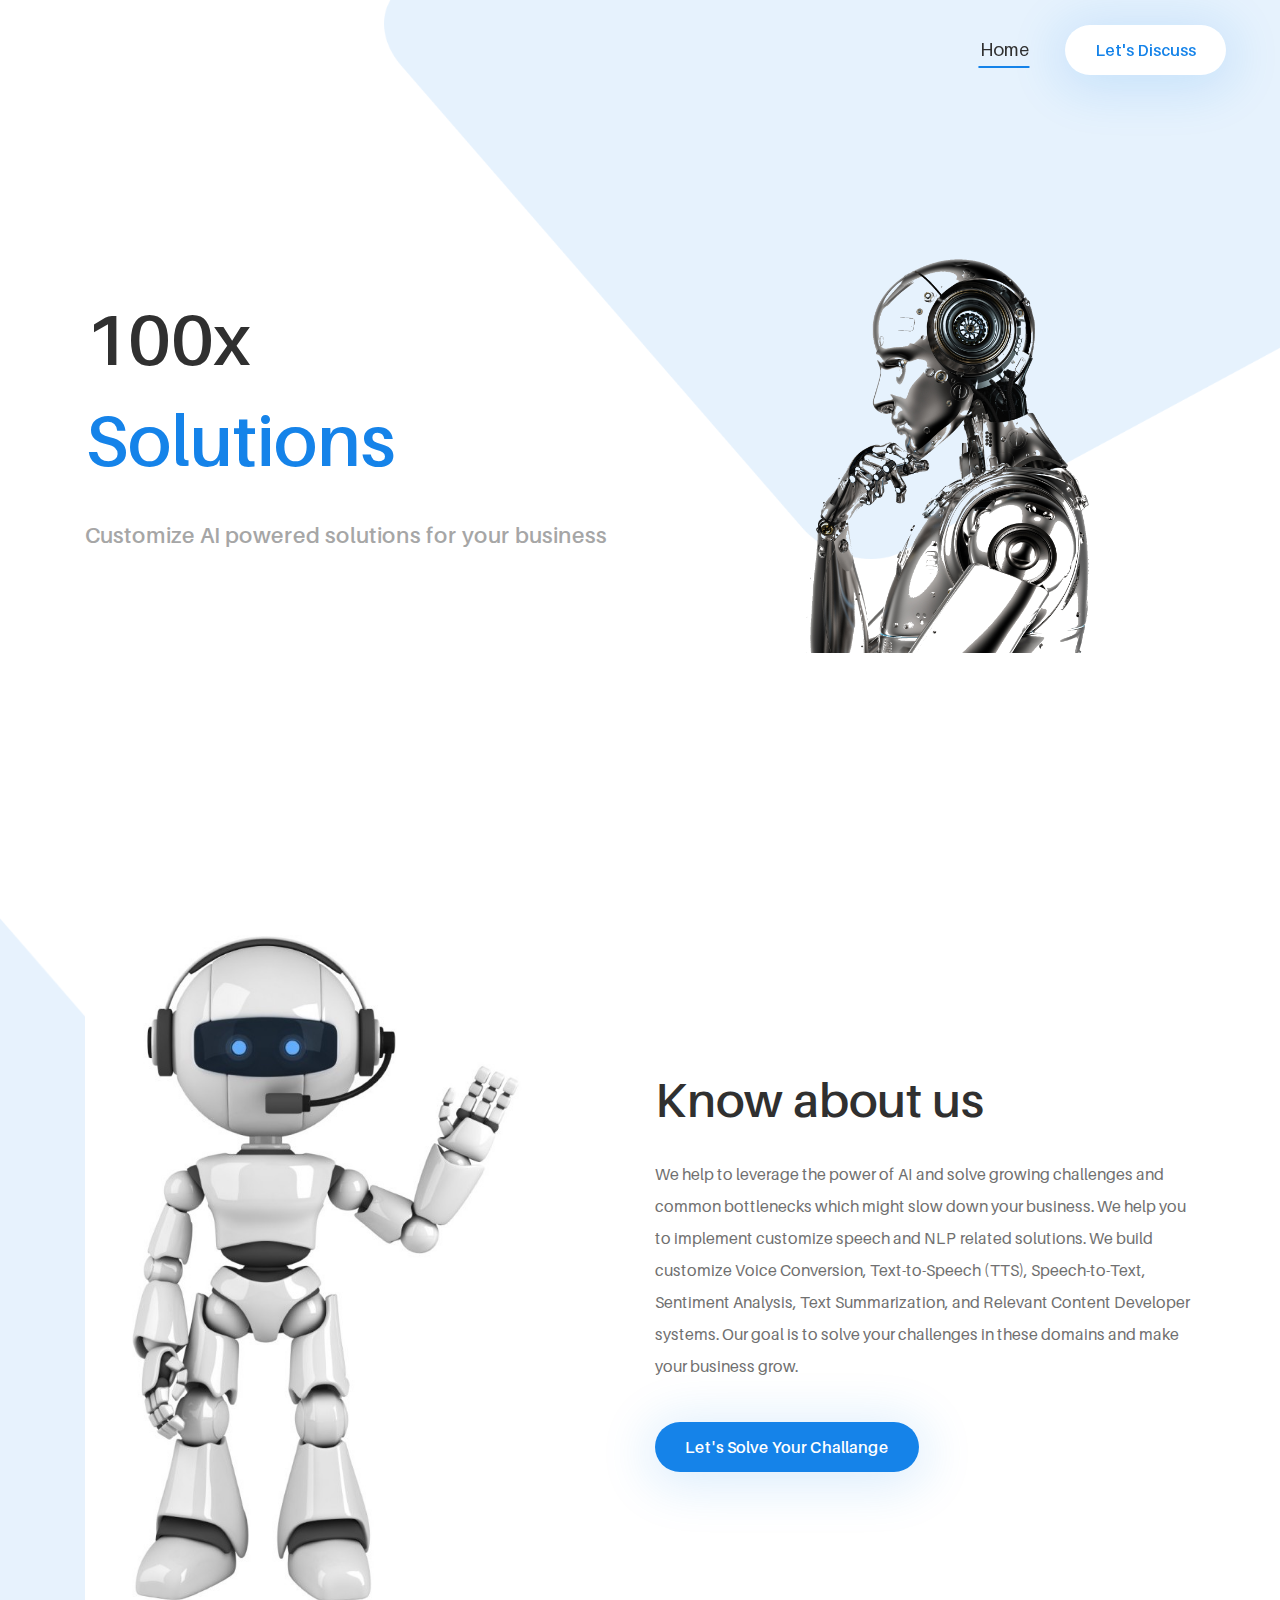
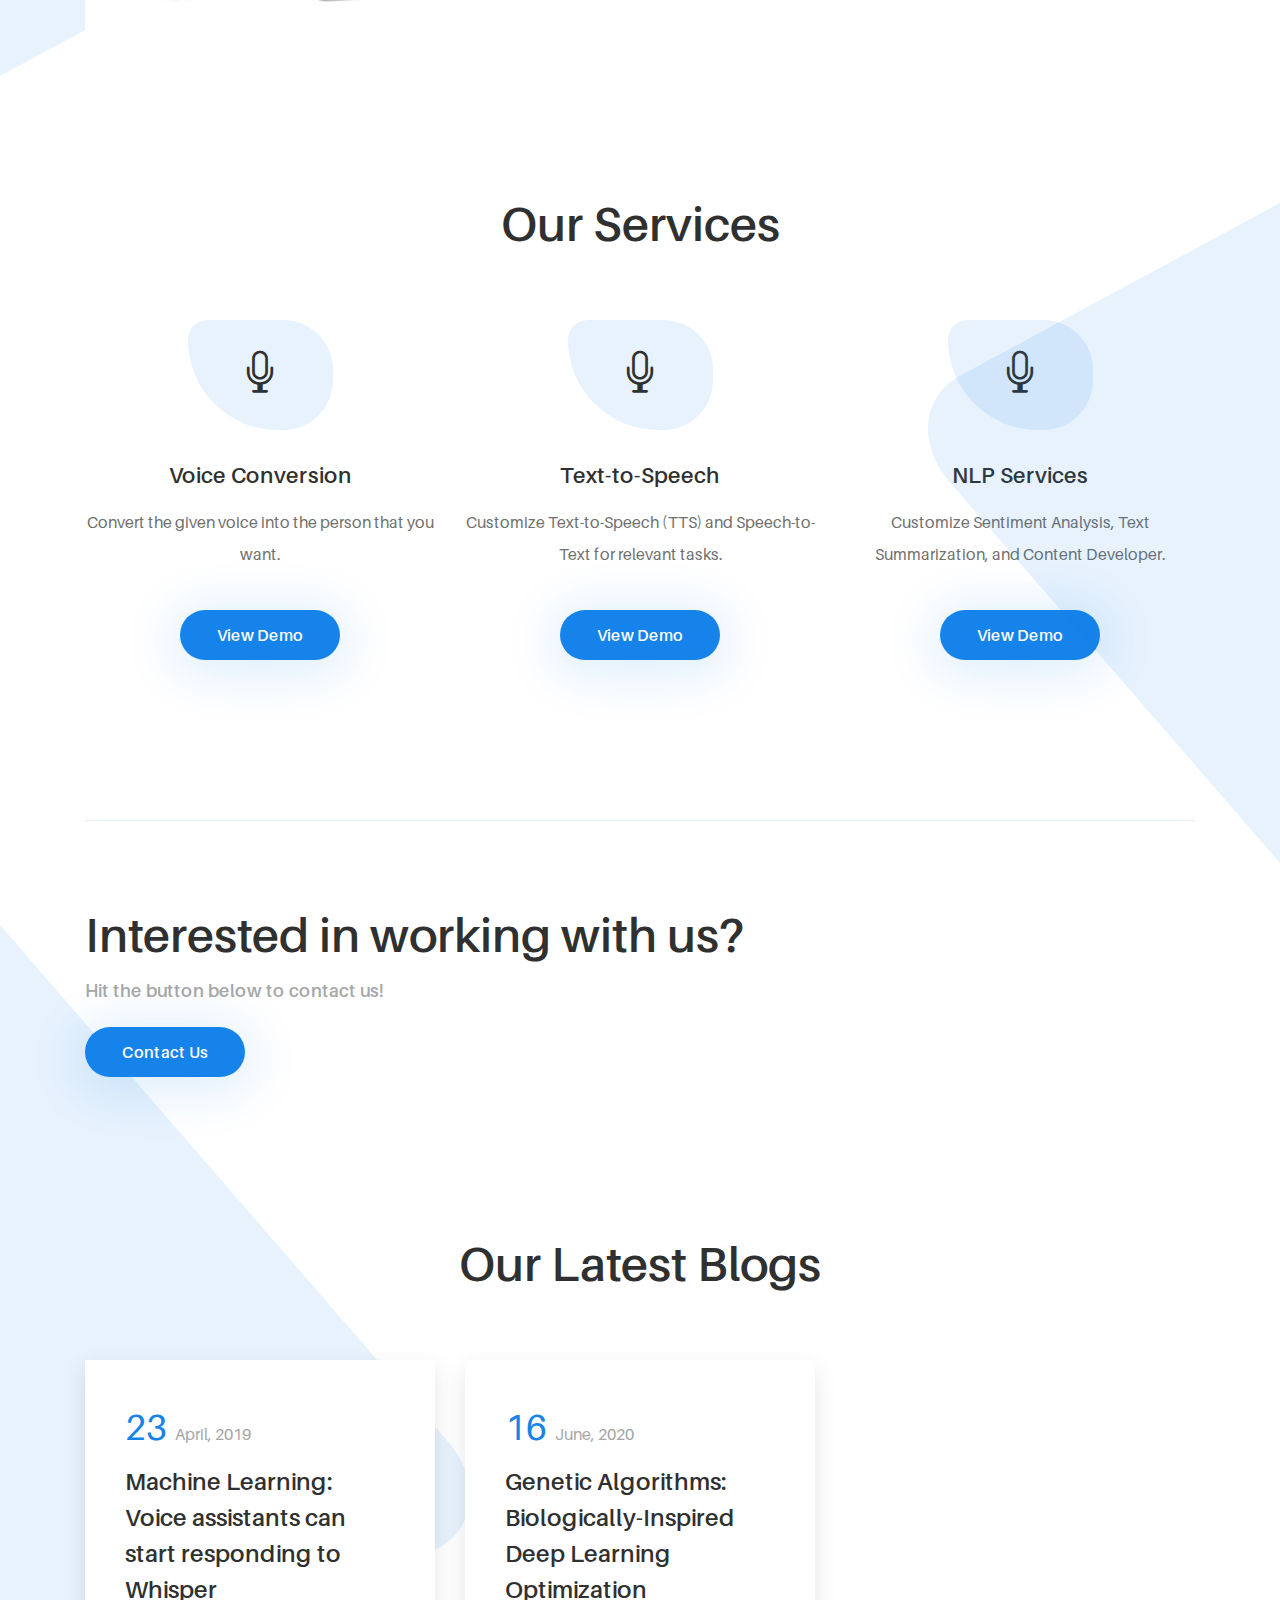
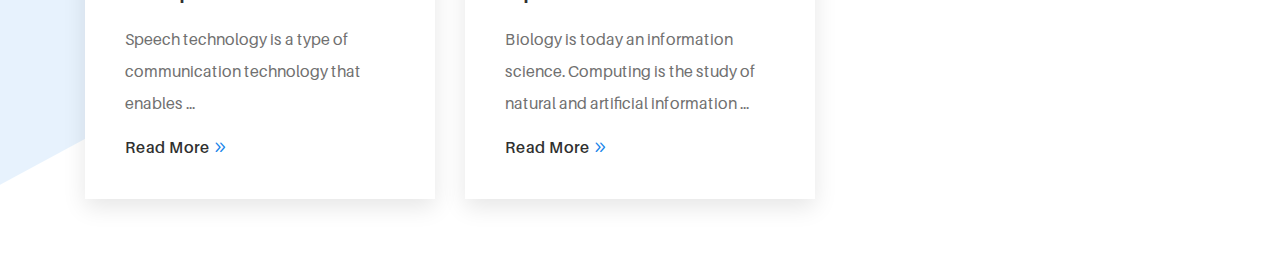
==== commit b3b01725: "updated home page final" ====
--- a/index.html
+++ b/index.html
@@ -56,7 +56,7 @@
                 <nav class="classy-navbar justify-content-between" id="uzaNav">
 
                     <!-- Logo -->
-                    <a class="nav-brand" href="index.html"><img src="./img/core-img/logo.png" alt=""></a>
+                    <a class="nav-brand" href="index.html"><img src="#" alt=""></a>
 
                     <!-- Navbar Toggler -->
                     <div class="classy-navbar-toggler">
@@ -74,12 +74,11 @@
                         <div class="classynav">
                             <ul id="nav">
                                 <li class="current-item"><a href="./index.html">Home</a></li>
-                                <li><a href="./contact.html">Contact</a></li>
                             </ul>
 
                             <!-- Get A Quote -->
                             <div class="get-a-quote ml-4 mr-3">
-                                <a href="#" class="btn uza-btn">Get A Quote</a>
+                                <a href="./contact.html" class="btn uza-btn">Let's Discuss</a>
                             </div>
 
                         </div>
@@ -110,9 +109,9 @@
                             <!-- Welcome Text -->
                             <div class="col-12 col-md-6">
                                 <div class="welcome-text">
-                                    <h2 data-animation="fadeInUp" data-delay="100ms">100x <span>Solutions</span></h2>
+                                    <h2 data-animation="fadeInUp" data-delay="100ms">100x <br> <span>Solutions</span></h2>
                                     <h5 data-animation="fadeInUp" data-delay="400ms">Customize AI powered solutions for your business</h5>
-                                    <a href="./contact.html" class="btn uza-btn btn-2" data-animation="fadeInUp" data-delay="700ms">Contact Us</a>
+                                    <!-- <a href="./contact.html" class="btn uza-btn btn-2" data-animation="fadeInUp" data-delay="700ms">Contact Us</a> -->
                                 </div>
                             </div>
                             <!-- Welcome Thumbnail -->
@@ -140,9 +139,9 @@
                             <!-- Welcome Text -->
                             <div class="col-12 col-md-6">
                                 <div class="welcome-text">
-                                    <h2 data-animation="fadeInUp" data-delay="100ms">100x<span>Solutions</span></h2>
-                                    <h5 data-animation="fadeInUp" data-delay="400ms">Customize AI powered solutions for your business</h5>
-                                    <a href="#" class="btn uza-btn btn-2" data-animation="fadeInUp" data-delay="700ms">Start Exploring</a>
+                                    <h2 data-animation="fadeInUp" data-delay="100ms">100x <br> <span>Solutions</span></h2>
+                                    <h5 data-animation="fadeInUp" data-delay="400ms">Grow your business with our solutions</h5>
+                                    <!-- <a href="#" class="btn uza-btn btn-2" data-animation="fadeInUp" data-delay="700ms">Start Exploring</a> -->
                                 </div>
                             </div>
                             <!-- Welcome Thumbnail -->
@@ -171,8 +170,8 @@
                             <div class="col-12 col-md-6">
                                 <div class="welcome-text">
                                     <h2 data-animation="fadeInUp" data-delay="100ms">100x <br> <span>Solutions</span></h2>
-                                    <h5 data-animation="fadeInUp" data-delay="400ms">Customize AI powered solutions for your business</h5>
-                                    <a href="#" class="btn uza-btn btn-2" data-animation="fadeInUp" data-delay="700ms">Start Exploring</a>
+                                    <h5 data-animation="fadeInUp" data-delay="400ms">Bring your challenges to us</h5>
+                                    <!-- <a href="#" class="btn uza-btn btn-2" data-animation="fadeInUp" data-delay="700ms">Start Exploring</a> -->
                                 </div>
                             </div>
                             <!-- Welcome Thumbnail -->
@@ -200,20 +199,21 @@
                     <div class="about-us-thumbnail mb-80">
                         <img src="./img/bg-img/2.jpg" alt="">
                         <!-- Video Area -->
-                        <div class="uza-video-area hi-icon-effect-8">
+                        <!-- <div class="uza-video-area hi-icon-effect-8">
                             <a href="https://www.youtube.com/watch?v=sSakBz_eYzQ" class="hi-icon video-play-btn"><i class="fa fa-play" aria-hidden="true"></i></a>
-                        </div>
+                        </div> -->
                     </div>
                 </div>
 
                 <!-- About Us Content -->
                 <div class="col-12 col-md-6">
                     <div class="about-us-content mb-80">
-                        <h2>We're a Team a team of wizards</h2>
-                        <p>Our aim is to power your business with AI in speech</p>
-                        <p>we help to leverage the power of AI and solve growing challenges and common bottlenecks which might slow down your
-                        business</p>
-                        <a href="#" class="btn uza-btn btn-2 mt-4">Start Exploring</a>
+                        <h2>Know about us</h2>
+                        <p>We help to leverage the power of AI and solve growing challenges and common bottlenecks which might slow down your 
+                            business. We help you to implement customize speech and NLP related solutions. We build customize Voice Conversion, 
+                            Text-to-Speech (TTS), Speech-to-Text, Sentiment Analysis, Text Summarization, and Relevant Content Developer systems. 
+                            Our goal is to solve your challenges in these domains and make your business grow.</p>
+                        <a href="./contact.html" class="btn uza-btn btn-2 mt-4">Let's Solve Your Challange</a>
                     </div>
                 </div>
             </div>
@@ -245,10 +245,11 @@
                     <div class="single-service-area mb-80">
                         <!-- Service Icon -->
                         <div class="service-icon">
-                            <i class="icon_adjust-vert"></i>
-                        </div>
-                        <h5>Business Strategy</h5>
-                        <p>At vero eos et accusam et justo duo dolores et ea rebum. Stet gubergren no sea takimata.</p>
+                            <i class="icon_mic_alt"></i>
+                        </div>
+                        <h5>Voice Conversion</h5>
+                        <p>Convert the given voice into the person that you want.</p>
+                        <a href="./contact.html" class="btn uza-btn btn-2 mt-4">View Demo</a>
                     </div>
                 </div>
 
@@ -259,8 +260,9 @@
                         <div class="service-icon">
                             <i class="icon_mic_alt"></i>
                         </div>
-                        <h5>Market Analytics</h5>
-                        <p>At vero eos et accusam et justo duo dolores et ea rebum. Stet gubergren no sea takimata.</p>
+                        <h5>Text-to-Speech</h5>
+                        <p>Customize Text-to-Speech (TTS) and Speech-to-Text for relevant tasks.</p>
+                        <a href="./contact.html" class="btn uza-btn btn-2 mt-4">View Demo</a>
                     </div>
                 </div>
 
@@ -269,10 +271,11 @@
                     <div class="single-service-area mb-80">
                         <!-- Service Icon -->
                         <div class="service-icon">
-                            <i class="icon_volume-high"></i>
-                        </div>
-                        <h5>Marketing Social</h5>
-                        <p>At vero eos et accusam et justo duo dolores et ea rebum. Stet gubergren no sea takimata.</p>
+                            <i class="icon_mic_alt"></i>
+                        </div>
+                        <h5>NLP Services</h5>
+                        <p>Customize Sentiment Analysis, Text Summarization, and Content Developer.</p>
+                        <a href="./contact.html" class="btn uza-btn btn-2 mt-4">View Demo</a>
                     </div>
                 </div>
 
@@ -283,202 +286,6 @@
 
     <!-- ***** Portfolio Area Start ***** -->
     <section class="uza-portfolio-area section-padding-80">
-        <div class="container">
-            <div class="row">
-                <!-- Section Heading -->
-                <div class="col-12">
-                    <div class="section-heading text-center">
-                        <h2>Our Portfolio</h2>
-                        <p>We stay on top of our industry by being experts in yours.</p>
-                    </div>
-                </div>
-            </div>
-        </div>
-
-        <div class="container-fluid">
-            <div class="row">
-                <!-- Portfolio Slides -->
-                <div class="portfolio-sildes owl-carousel">
-
-                    <!-- Single Portfolio Slide -->
-                    <div class="single-portfolio-slide">
-                        <img src="./img/bg-img/3.jpg" alt="">
-                        <!-- Overlay Effect -->
-                        <div class="overlay-effect">
-                            <h4>Digital Marketing</h4>
-                            <p>At vero eos et accusam et justo duo dolores et ea rebum. Stet gubergren no sea takimata sanctus est</p>
-                        </div>
-                        <!-- View More -->
-                        <div class="view-more-btn">
-                            <a href="#"><i class="arrow_right"></i></a>
-                        </div>
-                    </div>
-
-                    <!-- Single Portfolio Slide -->
-                    <div class="single-portfolio-slide">
-                        <img src="./img/bg-img/4.jpg" alt="">
-                        <!-- Overlay Effect -->
-                        <div class="overlay-effect">
-                            <h4>Digital Marketing</h4>
-                            <p>At vero eos et accusam et justo duo dolores et ea rebum. Stet gubergren no sea takimata sanctus est</p>
-                        </div>
-                        <!-- View More -->
-                        <div class="view-more-btn">
-                            <a href="#"><i class="arrow_right"></i></a>
-                        </div>
-                    </div>
-
-                    <!-- Single Portfolio Slide -->
-                    <div class="single-portfolio-slide">
-                        <img src="./img/bg-img/5.jpg" alt="">
-                        <!-- Overlay Effect -->
-                        <div class="overlay-effect">
-                            <h4>Digital Marketing</h4>
-                            <p>At vero eos et accusam et justo duo dolores et ea rebum. Stet gubergren no sea takimata sanctus est</p>
-                        </div>
-                        <!-- View More -->
-                        <div class="view-more-btn">
-                            <a href="#"><i class="arrow_right"></i></a>
-                        </div>
-                    </div>
-
-                    <!-- Single Portfolio Slide -->
-                    <div class="single-portfolio-slide">
-                        <img src="./img/bg-img/6.jpg" alt="">
-                        <!-- Overlay Effect -->
-                        <div class="overlay-effect">
-                            <h4>Digital Marketing</h4>
-                            <p>At vero eos et accusam et justo duo dolores et ea rebum. Stet gubergren no sea takimata sanctus est</p>
-                        </div>
-                        <!-- View More -->
-                        <div class="view-more-btn">
-                            <a href="#"><i class="arrow_right"></i></a>
-                        </div>
-                    </div>
-
-                    <!-- Single Portfolio Slide -->
-                    <div class="single-portfolio-slide">
-                        <img src="./img/bg-img/5.jpg" alt="">
-                        <!-- Overlay Effect -->
-                        <div class="overlay-effect">
-                            <h4>Digital Marketing</h4>
-                            <p>At vero eos et accusam et justo duo dolores et ea rebum. Stet gubergren no sea takimata sanctus est</p>
-                        </div>
-                        <!-- View More -->
-                        <div class="view-more-btn">
-                            <a href="#"><i class="arrow_right"></i></a>
-                        </div>
-                    </div>
-
-                    <!-- Single Portfolio Slide -->
-                    <div class="single-portfolio-slide">
-                        <img src="./img/bg-img/6.jpg" alt="">
-                        <!-- Overlay Effect -->
-                        <div class="overlay-effect">
-                            <h4>Digital Marketing</h4>
-                            <p>At vero eos et accusam et justo duo dolores et ea rebum. Stet gubergren no sea takimata sanctus est</p>
-                        </div>
-                        <!-- View More -->
-                        <div class="view-more-btn">
-                            <a href="#"><i class="arrow_right"></i></a>
-                        </div>
-                    </div>
-
-                </div>
-            </div>
-        </div>
-
-        <!-- Client Feedback Area Start -->
-        <div class="clients-feedback-area mt-80 section-padding-80 clearfix">
-            <div class="container">
-                <div class="row">
-                    <div class="col-12">
-                        <!-- Testimonial Slides -->
-                        <div class="testimonial-slides owl-carousel">
-
-                            <!-- Single Testimonial Slide -->
-                            <div class="single-testimonial-slide d-flex align-items-center">
-                                <!-- Testimonial Thumbnail -->
-                                <div class="testimonial-thumbnail">
-                                    <img src="./img/bg-img/7.jpg" alt="">
-                                </div>
-                                <!-- Testimonial Content -->
-                                <div class="testimonial-content">
-                                    <h4>“Colorlib Ltd’s ranking has gone up so much from the great work that your team has done and our brand get organic sales consistently from your efforts. We are happy that the results of your efforts were lasting and profitable.”</h4>
-                                    <!-- Ratings -->
-                                    <div class="ratings">
-                                        <i class="icon_star"></i>
-                                        <i class="icon_star"></i>
-                                        <i class="icon_star"></i>
-                                        <i class="icon_star"></i>
-                                        <i class="icon_star"></i>
-                                    </div>
-                                    <!-- Author Info -->
-                                    <div class="author-info">
-                                        <h5>Darrell Goodman <span>- CEO colorlib</span></h5>
-                                    </div>
-                                    <!-- Quote Icon -->
-                                    <div class="quote-icon"><img src="img/core-img/quote.png" alt=""></div>
-                                </div>
-                            </div>
-
-                            <!-- Single Testimonial Slide -->
-                            <div class="single-testimonial-slide d-flex align-items-center">
-                                <!-- Testimonial Thumbnail -->
-                                <div class="testimonial-thumbnail">
-                                    <img src="./img/bg-img/23.jpg" alt="">
-                                </div>
-                                <!-- Testimonial Content -->
-                                <div class="testimonial-content">
-                                    <h4>“Colorlib Ltd’s ranking has gone up so much from the great work that your team has done and our brand get organic sales consistently from your efforts. We are happy that the results of your efforts were lasting and profitable.”</h4>
-                                    <!-- Ratings -->
-                                    <div class="ratings">
-                                        <i class="icon_star"></i>
-                                        <i class="icon_star"></i>
-                                        <i class="icon_star"></i>
-                                        <i class="icon_star"></i>
-                                        <i class="icon_star"></i>
-                                    </div>
-                                    <!-- Author Info -->
-                                    <div class="author-info">
-                                        <h5>Darrell Goodman <span>- CEO colorlib</span></h5>
-                                    </div>
-                                    <!-- Quote Icon -->
-                                    <div class="quote-icon"><img src="img/core-img/quote.png" alt=""></div>
-                                </div>
-                            </div>
-
-                            <!-- Single Testimonial Slide -->
-                            <div class="single-testimonial-slide d-flex align-items-center">
-                                <!-- Testimonial Thumbnail -->
-                                <div class="testimonial-thumbnail">
-                                    <img src="./img/bg-img/24.jpg" alt="">
-                                </div>
-                                <!-- Testimonial Content -->
-                                <div class="testimonial-content">
-                                    <h4>“Colorlib Ltd’s ranking has gone up so much from the great work that your team has done and our brand get organic sales consistently from your efforts. We are happy that the results of your efforts were lasting and profitable.”</h4>
-                                    <!-- Ratings -->
-                                    <div class="ratings">
-                                        <i class="icon_star"></i>
-                                        <i class="icon_star"></i>
-                                        <i class="icon_star"></i>
-                                        <i class="icon_star"></i>
-                                        <i class="icon_star"></i>
-                                    </div>
-                                    <!-- Author Info -->
-                                    <div class="author-info">
-                                        <h5>Darrell Goodman <span>- CEO colorlib</span></h5>
-                                    </div>
-                                    <!-- Quote Icon -->
-                                    <div class="quote-icon"><img src="img/core-img/quote.png" alt=""></div>
-                                </div>
-                            </div>
-
-                        </div>
-                    </div>
-                </div>
-            </div>
-        </div>
         <!-- Client Feedback Area End -->
 
         <!-- Border -->
@@ -507,15 +314,8 @@
                     <div class="col-12 col-lg-8">
                         <div class="cta-content mb-80">
                             <h2>Interested in working with us?</h2>
-                            <h6>Hit the button below or give us a call!</h6>
-                        </div>
-                    </div>
-
-                    <div class="col-12 col-lg-4">
-                        <div class="cta-content mb-80">
-                            <div class="call-now-btn">
-                                <a href="#"><span>Call us now:</span> (+65) 1234 5678</a>
-                            </div>
+                            <h6>Hit the button below to contact us!</h6>
+                            <a href="./contact.html" class="btn uza-btn btn-2 mt-4">Contact Us</a>
                         </div>
                     </div>
                 </div>
@@ -529,7 +329,6 @@
                 <div class="col-12">
                     <div class="section-heading text-center">
                         <h2>Our Latest Blogs</h2>
-                        <p>Hit the button below or give us a call!</p>
                     </div>
                 </div>
             </div>
@@ -541,23 +340,10 @@
                     <div class="single-blog-post bg-img mb-80" style="background-image: url(./img/bg-img/8.jpg);">
                         <!-- Post Content -->
                         <div class="post-content">
-                            <span class="post-date"><span>23</span> August, 2018</span>
-                            <a href="#" class="post-title">SEO: The Movie By Ignite Visibility</a>
-                            <p>Lorem ipsum dolor sit amet, consetetur sadipscing esed diam nonumy eirmod tempor invidunt ut</p>
-                            <a href="#" class="read-more-btn">Read More <i class="arrow_carrot-2right"></i></a>
-                        </div>
-                    </div>
-                </div>
-
-                <!-- Single Blog Post -->
-                <div class="col-12 col-lg-4">
-                    <div class="single-blog-post bg-img mb-80" style="background-image: url(./img/bg-img/9.jpg);">
-                        <!-- Post Content -->
-                        <div class="post-content">
-                            <span class="post-date"><span>13</span> December, 2018</span>
-                            <a href="#" class="post-title">What Curling Irons Are The Best Ones</a>
-                            <p>Lorem ipsum dolor sit amet, consetetur sadipscing esed diam nonumy eirmod tempor invidunt ut</p>
-                            <a href="#" class="read-more-btn">Read More <i class="arrow_carrot-2right"></i></a>
+                            <span class="post-date"><span>23</span> April, 2019</span>
+                            <a href="https://medium.com/ml-brew/machine-learning-voice-assistants-can-start-responding-to-whisper-b443ba5c4cc4" class="post-title">Machine Learning: Voice assistants can start responding to Whisper</a>
+                            <p>Speech technology is a type of communication technology that enables ...</p>
+                            <a href="https://medium.com/ml-brew/machine-learning-voice-assistants-can-start-responding-to-whisper-b443ba5c4cc4" class="read-more-btn">Read More <i class="arrow_carrot-2right"></i></a>
                         </div>
                     </div>
                 </div>
@@ -567,10 +353,10 @@
                     <div class="single-blog-post bg-img mb-80" style="background-image: url(./img/bg-img/10.jpg);">
                         <!-- Post Content -->
                         <div class="post-content">
-                            <span class="post-date"><span>08</span> July, 2018</span>
-                            <a href="#" class="post-title">Amazon REV Workshop: Road to Seattle</a>
-                            <p>Lorem ipsum dolor sit amet, consetetur sadipscing esed diam nonumy eirmod tempor invidunt ut</p>
-                            <a href="#" class="read-more-btn">Read More <i class="arrow_carrot-2right"></i></a>
+                            <span class="post-date"><span>16</span> June, 2020</span>
+                            <a href="https://medium.com/ml-brew/genetic-algorithms-biologically-inspired-deep-learning-optimization-e4125e04053" class="post-title">Genetic Algorithms: Biologically-Inspired Deep Learning Optimization</a>
+                            <p>Biology is today an information science. Computing is the study of natural and artificial information ...</p>
+                            <a href="https://medium.com/ml-brew/genetic-algorithms-biologically-inspired-deep-learning-optimization-e4125e04053" class="read-more-btn">Read More <i class="arrow_carrot-2right"></i></a>
                         </div>
                     </div>
                 </div>
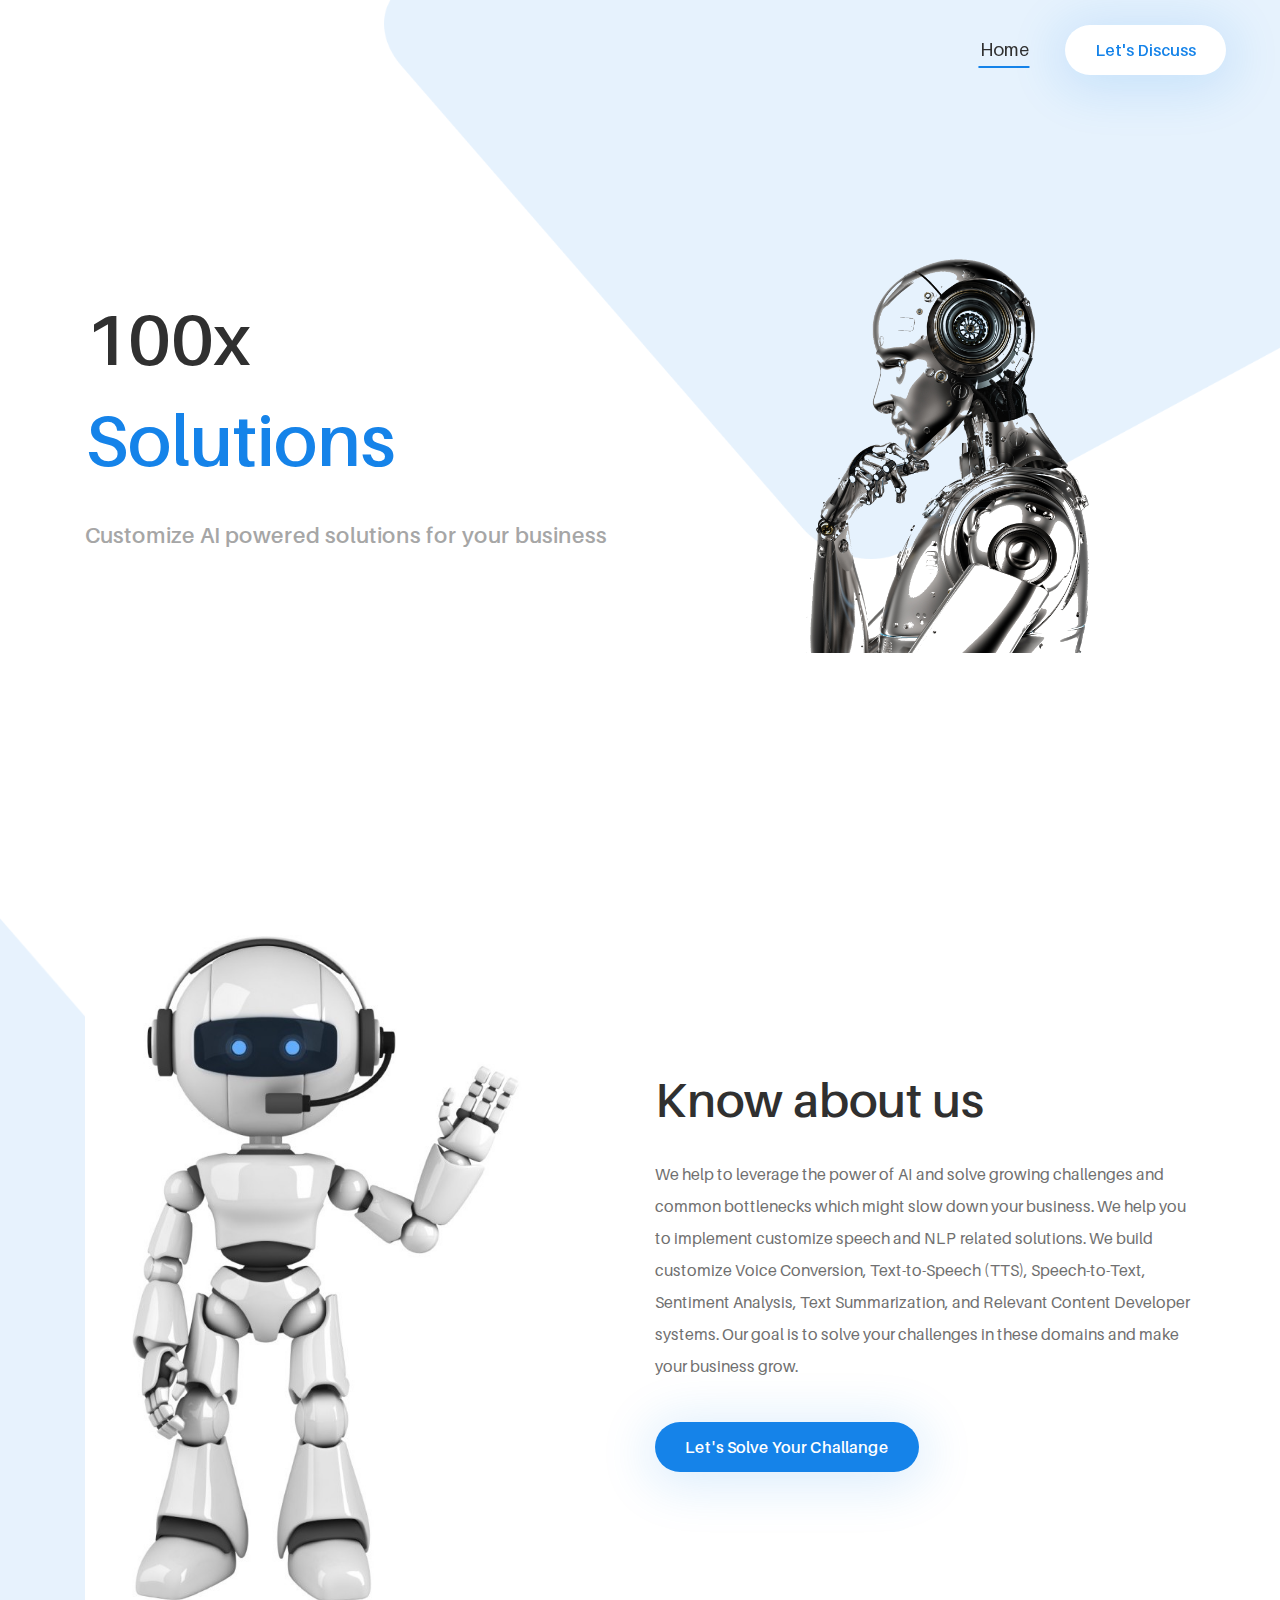
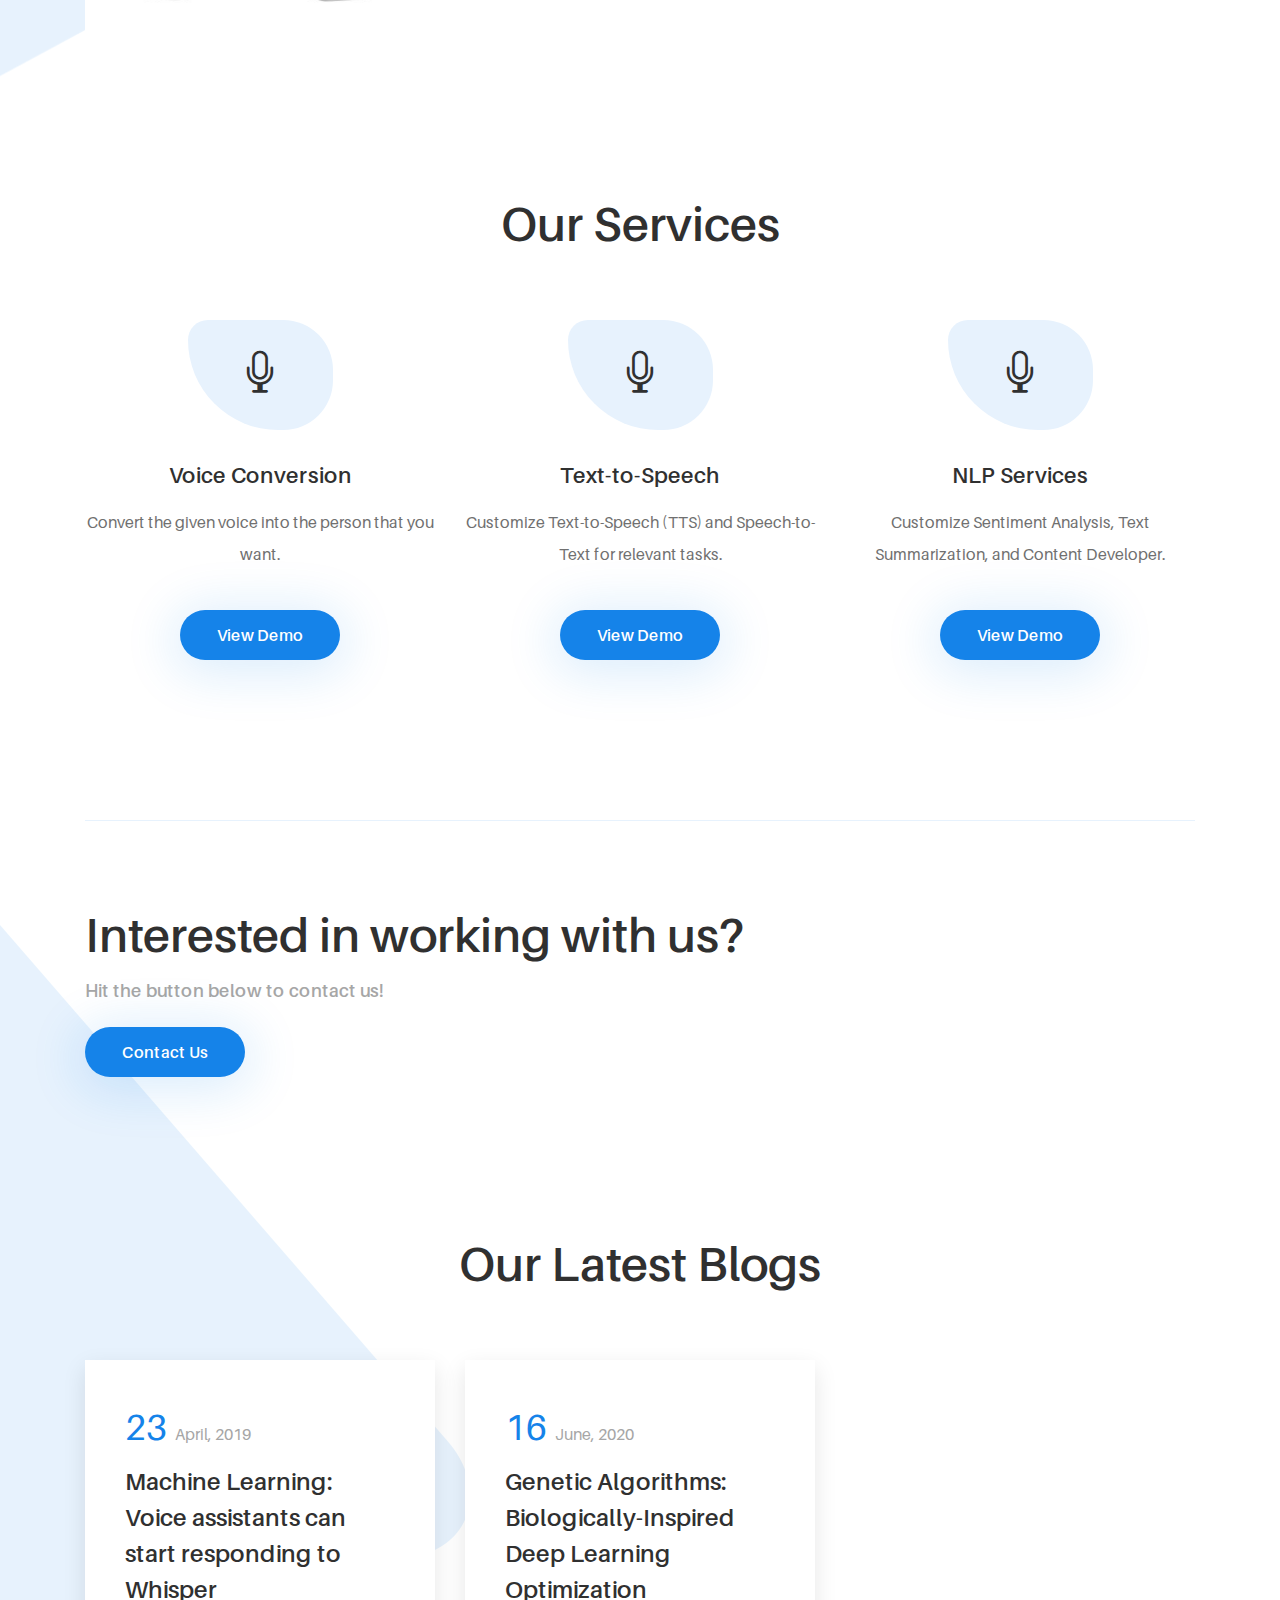
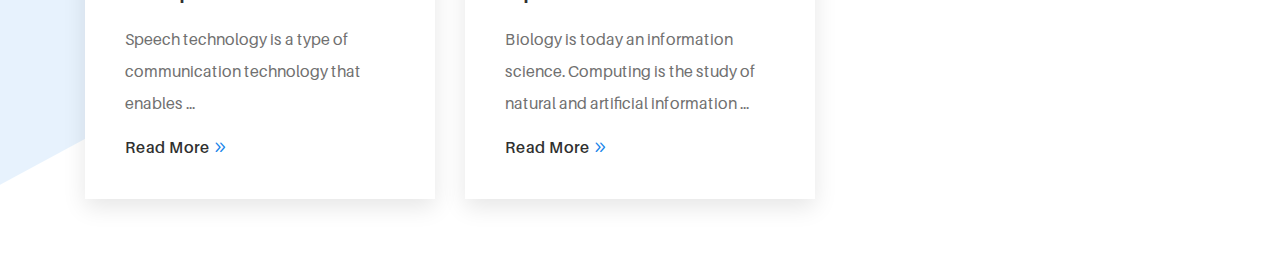
==== commit 6d56e40d: "added pop-up contact form" ====
--- a/index.html
+++ b/index.html
@@ -241,7 +241,7 @@
             <div class="row">
 
                 <!-- Single Service Area -->
-                <div class="col-12 col-lg-4">
+                <div class="col-12 col-lg-4" onclick="togglePopUp()">
                     <div class="single-service-area mb-80">
                         <!-- Service Icon -->
                         <div class="service-icon">
@@ -249,12 +249,12 @@
                         </div>
                         <h5>Voice Conversion</h5>
                         <p>Convert the given voice into the person that you want.</p>
-                        <a href="./contact.html" class="btn uza-btn btn-2 mt-4">View Demo</a>
+                        <button class="btn uza-btn btn-2 mt-4 demo-buttons">View Demo</button>
                     </div>
                 </div>
 
                 <!-- Single Service Area -->
-                <div class="col-12 col-lg-4">
+                <div class="col-12 col-lg-4" onclick="togglePopUp()">
                     <div class="single-service-area mb-80">
                         <!-- Service Icon -->
                         <div class="service-icon">
@@ -262,12 +262,12 @@
                         </div>
                         <h5>Text-to-Speech</h5>
                         <p>Customize Text-to-Speech (TTS) and Speech-to-Text for relevant tasks.</p>
-                        <a href="./contact.html" class="btn uza-btn btn-2 mt-4">View Demo</a>
+                        <button class="btn uza-btn btn-2 mt-4 demo-buttons">View Demo</button>
                     </div>
                 </div>
 
                 <!-- Single Service Area -->
-                <div class="col-12 col-lg-4">
+                <div class="col-12 col-lg-4" onclick="togglePopUp()">
                     <div class="single-service-area mb-80">
                         <!-- Service Icon -->
                         <div class="service-icon">
@@ -275,7 +275,7 @@
                         </div>
                         <h5>NLP Services</h5>
                         <p>Customize Sentiment Analysis, Text Summarization, and Content Developer.</p>
-                        <a href="./contact.html" class="btn uza-btn btn-2 mt-4">View Demo</a>
+                        <button class="btn uza-btn btn-2 mt-4 demo-buttons">View Demo</button>
                     </div>
                 </div>
 
@@ -294,9 +294,6 @@
         </div>
 
         <!-- Background Curve -->
-        <div class="portfolio-bg-curve">
-            <img src="./img/core-img/curve-3.png" alt="">
-        </div>
     </section>
     <!-- ***** Portfolio Area End ***** -->
 
@@ -367,8 +364,68 @@
     <!-- ***** Blog Area End ***** -->
 
 
+    <!-- ***** Contact form pop-up starts ***** -->
+    <div class="contact-form-container" id="contact-form" >
+        <div class="contact-form-outer-overlay" onclick="togglePopUp()"></div>
+        <div class="contact-form-content" onclick="">
+            <div class="form-heading mb-30">
+                <h4>Want to see a demo of our work?<br>Fill out this details, we'll reach you out soon</h4>
+            </div>
+            <form class="form-container" action="#" method="post" id="contactForm">
+                <div class="form-group">
+                    <input type="text" class="form-control mb-30" name="full-name" placeholder="Name">
+                </div>
+                <div class="form-group">
+                    <input type="email" class="form-control mb-30" name="email" placeholder="Email">
+                </div>
+                <div class="form-group">
+                    <input type="text" class="form-control mb-30" name="contact-number" placeholder="Phone">
+                </div>
+                <div class="form-group">
+                    <input type="text" class="form-control mb-30" name="company-name" placeholder="Company">
+                </div>
+                <div class="form-cta-conatiner">
+                    <button class="btn uza-btn btn-3 mt-15" id="form-cta-button">Request a demo</button>
+                </div>
+            </form>
+        </div>
+    </div>
+    <!-- ***** Contact form pop-up ends ***** -->
+
+
 
     <!-- ******* All JS Files ******* -->
+    <script>
+    function togglePopUp() {
+        var x = document.getElementById("contact-form") || none;
+        if (x.style.display === "flex") {
+            x.style.display = "none";
+            $('body').removeClass('stop-scrolling')
+        } else {
+            x.style.display = "flex";
+            $('body').addClass('stop-scrolling')
+        }
+    }
+    contactForm.onsubmit = (e) => {
+        e.preventDefault();
+        document.getElementById("form-cta-button").value = "Submitting!!";
+        url = 'https://script.google.com/macros/s/AKfycbzR3X1a9_Ix4yxeLutu285FqC4782tV8ATnGNaxKJcL5zeAqOg/exec';
+        const response = $('form').serializeArray();
+        let i, data;
+        for (i = 0; i < response.length; i++) {
+            let x = { [response[i].name]: response[i].value }
+            if (x) { data = { ...data, ...x } }
+        }
+        var jqxhr = $.ajax({
+            url: url,
+            method: "GET",
+            dataType: "json",
+            data: data
+        }).success(
+            togglePopUp()
+        );
+    }
+    </script>
     <!-- jQuery js -->
     <script src="js/jquery.min.js"></script>
     <!-- Popper js -->
--- a/style.css
+++ b/style.css
@@ -144,6 +144,50 @@
 .sucess-tick img{
   width: 40px;
   height: 40px;
+}
+.demo-buttons{
+  cursor: pointer;
+}
+.contact-form-container{
+  position: fixed;
+  top:0;
+  left:0;
+  width: 100%;
+  height: 100%;
+  background:rgba(0,0,0,0.65);
+  z-index: 700;
+  display: none;
+  justify-content: center;
+  align-items: center;
+}
+.contact-form-outer-overlay{
+  position: absolute;
+  width: 100%;
+  height: 100%;
+  opacity: 0;
+  transition: all 0.3s ease-out;
+}
+.contact-form-content{
+  background:#fff;
+  padding: 50px;
+  display: flex;
+  flex-direction: column;
+  justify-content: center;
+  align-items: center;
+  height: max-content;
+    z-index: 750;
+}
+.form-heading{
+text-align: center;
+}
+.form-container{
+  width: 100%;
+  display: flex;
+  flex-direction: column;
+}
+.form-cta-conatiner{
+  display: flex;
+  justify-content: center;
 }
 .bg-overlay {
   position: relative;
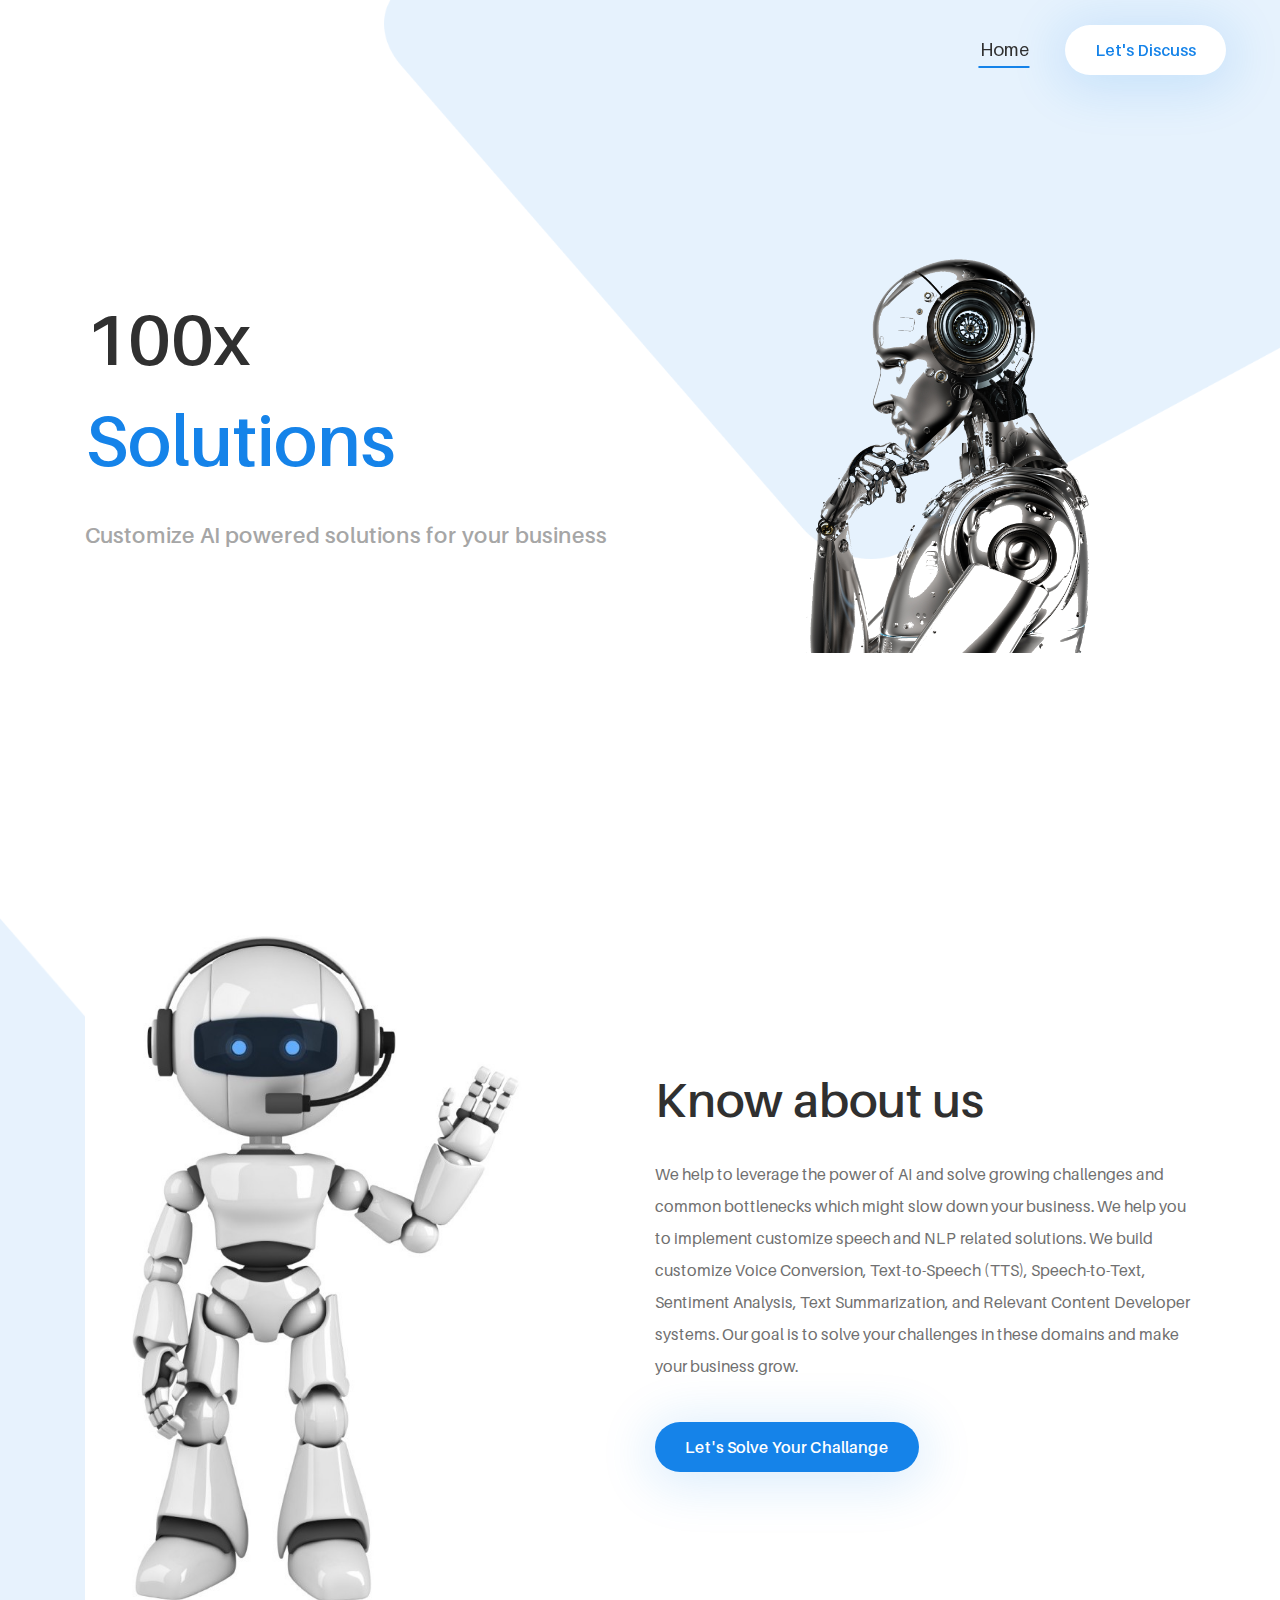
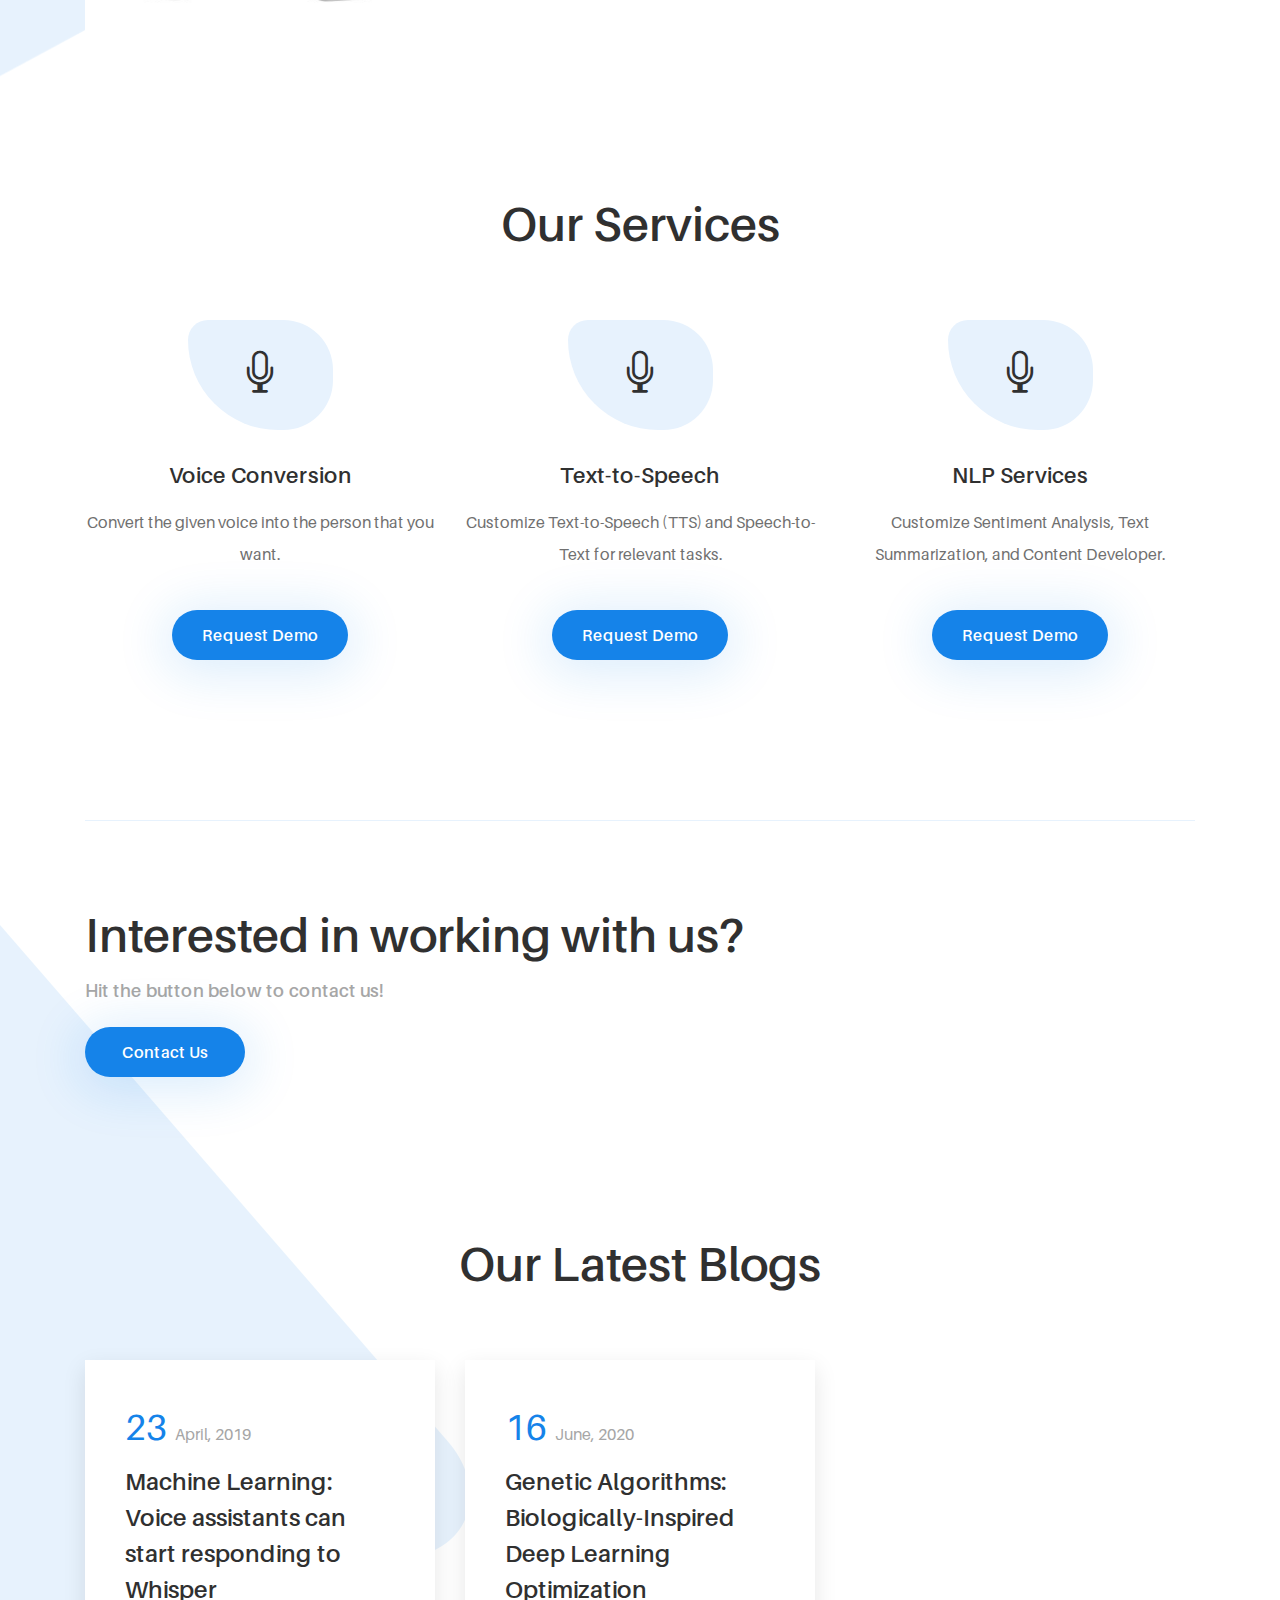
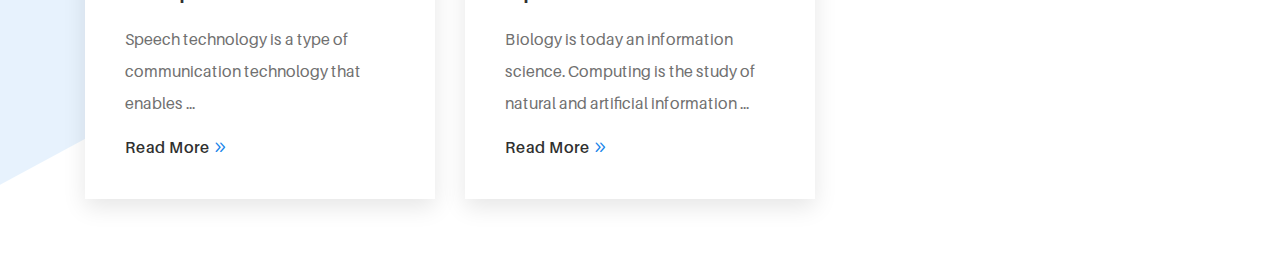
==== commit 6b64a760: "typo changes" ====
--- a/index.html
+++ b/index.html
@@ -249,7 +249,7 @@
                         </div>
                         <h5>Voice Conversion</h5>
                         <p>Convert the given voice into the person that you want.</p>
-                        <button class="btn uza-btn btn-2 mt-4 demo-buttons">View Demo</button>
+                        <button class="btn uza-btn btn-2 mt-4 demo-buttons">Request Demo</button>
                     </div>
                 </div>
 
@@ -262,7 +262,7 @@
                         </div>
                         <h5>Text-to-Speech</h5>
                         <p>Customize Text-to-Speech (TTS) and Speech-to-Text for relevant tasks.</p>
-                        <button class="btn uza-btn btn-2 mt-4 demo-buttons">View Demo</button>
+                        <button class="btn uza-btn btn-2 mt-4 demo-buttons">Request Demo</button>
                     </div>
                 </div>
 
@@ -275,7 +275,7 @@
                         </div>
                         <h5>NLP Services</h5>
                         <p>Customize Sentiment Analysis, Text Summarization, and Content Developer.</p>
-                        <button class="btn uza-btn btn-2 mt-4 demo-buttons">View Demo</button>
+                        <button class="btn uza-btn btn-2 mt-4 demo-buttons">Request Demo</button>
                     </div>
                 </div>
 
@@ -338,9 +338,9 @@
                         <!-- Post Content -->
                         <div class="post-content">
                             <span class="post-date"><span>23</span> April, 2019</span>
-                            <a href="https://medium.com/ml-brew/machine-learning-voice-assistants-can-start-responding-to-whisper-b443ba5c4cc4" class="post-title">Machine Learning: Voice assistants can start responding to Whisper</a>
+                            <a target="_blank" href="https://medium.com/ml-brew/machine-learning-voice-assistants-can-start-responding-to-whisper-b443ba5c4cc4" class="post-title">Machine Learning: Voice assistants can start responding to Whisper</a>
                             <p>Speech technology is a type of communication technology that enables ...</p>
-                            <a href="https://medium.com/ml-brew/machine-learning-voice-assistants-can-start-responding-to-whisper-b443ba5c4cc4" class="read-more-btn">Read More <i class="arrow_carrot-2right"></i></a>
+                            <a target="_blank" href="https://medium.com/ml-brew/machine-learning-voice-assistants-can-start-responding-to-whisper-b443ba5c4cc4" class="read-more-btn">Read More <i class="arrow_carrot-2right"></i></a>
                         </div>
                     </div>
                 </div>
@@ -351,9 +351,9 @@
                         <!-- Post Content -->
                         <div class="post-content">
                             <span class="post-date"><span>16</span> June, 2020</span>
-                            <a href="https://medium.com/ml-brew/genetic-algorithms-biologically-inspired-deep-learning-optimization-e4125e04053" class="post-title">Genetic Algorithms: Biologically-Inspired Deep Learning Optimization</a>
+                            <a  target="_blank" href="https://medium.com/ml-brew/genetic-algorithms-biologically-inspired-deep-learning-optimization-e4125e04053" class="post-title">Genetic Algorithms: Biologically-Inspired Deep Learning Optimization</a>
                             <p>Biology is today an information science. Computing is the study of natural and artificial information ...</p>
-                            <a href="https://medium.com/ml-brew/genetic-algorithms-biologically-inspired-deep-learning-optimization-e4125e04053" class="read-more-btn">Read More <i class="arrow_carrot-2right"></i></a>
+                            <a target="_blank" href="https://medium.com/ml-brew/genetic-algorithms-biologically-inspired-deep-learning-optimization-e4125e04053" class="read-more-btn">Read More <i class="arrow_carrot-2right"></i></a>
                         </div>
                     </div>
                 </div>
@@ -368,26 +368,39 @@
     <div class="contact-form-container" id="contact-form" >
         <div class="contact-form-outer-overlay" onclick="togglePopUp()"></div>
         <div class="contact-form-content" onclick="">
-            <div class="form-heading mb-30">
-                <h4>Want to see a demo of our work?<br>Fill out this details, we'll reach you out soon</h4>
-            </div>
-            <form class="form-container" action="#" method="post" id="contactForm">
-                <div class="form-group">
-                    <input type="text" class="form-control mb-30" name="full-name" placeholder="Name">
-                </div>
-                <div class="form-group">
-                    <input type="email" class="form-control mb-30" name="email" placeholder="Email">
-                </div>
-                <div class="form-group">
-                    <input type="text" class="form-control mb-30" name="contact-number" placeholder="Phone">
-                </div>
-                <div class="form-group">
-                    <input type="text" class="form-control mb-30" name="company-name" placeholder="Company">
+            <div id="form-content">
+                <div class="form-heading mb-30">
+                    <h4>Want to see a demo of our work?</h4>
+                </div>
+                <form class="form-container" action="#" method="post" id="contactForm">
+                    <div class="form-group">
+                        <input type="text" class="form-control mb-30" name="full-name" placeholder="Name">
+                    </div>
+                    <div class="form-group">
+                        <input type="email" class="form-control mb-30" name="email" placeholder="Email">
+                    </div>
+                    <div class="form-group">
+                        <input type="text" class="form-control mb-30" name="contact-number" placeholder="Phone">
+                    </div>
+                    <div class="form-group">
+                        <input type="text" class="form-control mb-30" name="company-name" placeholder="Company/Organization">
+                    </div>
+                    <div class="form-cta-conatiner">
+                        <button class="btn uza-btn btn-3 mt-15" id="form-cta-button">Request a demo</button>
+                    </div>
+                </form>
+            </div>
+            <div id="form-sucess">
+                <div class="sucess-tick">
+                    <img src="./img/core-img/tick.png" alt="">
+                </div>
+                <div class="form-heading mb-30">
+                    <h4>Thanks for submitting the details<br>Someone from our team will reach out to you soon</h4>
                 </div>
                 <div class="form-cta-conatiner">
-                    <button class="btn uza-btn btn-3 mt-15" id="form-cta-button">Request a demo</button>
-                </div>
-            </form>
+                    <button class="btn uza-btn btn-3 mt-15" onclick="togglePopUp();handleForm(1)">Okay got it!</button>
+                </div>
+            </div>
         </div>
     </div>
     <!-- ***** Contact form pop-up ends ***** -->
@@ -406,9 +419,21 @@
             $('body').addClass('stop-scrolling')
         }
     }
+    //flow 0 is showing sucessElment and hiding formContentElement flow 1 is vice versa
+    function handleForm(flow) {
+        if(flow === 0){
+            document.getElementById("form-content").style.display = 'none';
+            document.getElementById("form-sucess").style.display = 'block';
+        }
+        if(flow === 1){
+            document.getElementById("form-content").style.display = 'block';
+            document.getElementById("form-sucess").style.display = 'none';
+        }
+        return
+    }
     contactForm.onsubmit = (e) => {
         e.preventDefault();
-        document.getElementById("form-cta-button").value = "Submitting!!";
+        handleForm(0);
         url = 'https://script.google.com/macros/s/AKfycbzR3X1a9_Ix4yxeLutu285FqC4782tV8ATnGNaxKJcL5zeAqOg/exec';
         const response = $('form').serializeArray();
         let i, data;
@@ -421,8 +446,8 @@
             method: "GET",
             dataType: "json",
             data: data
-        }).success(
-            togglePopUp()
+        }).success( () => {
+        }
         );
     }
     </script>
--- a/style.css
+++ b/style.css
@@ -189,6 +189,9 @@
   display: flex;
   justify-content: center;
 }
+#form-sucess{
+  display: none;
+}
 .bg-overlay {
   position: relative;
   z-index: 1; }
